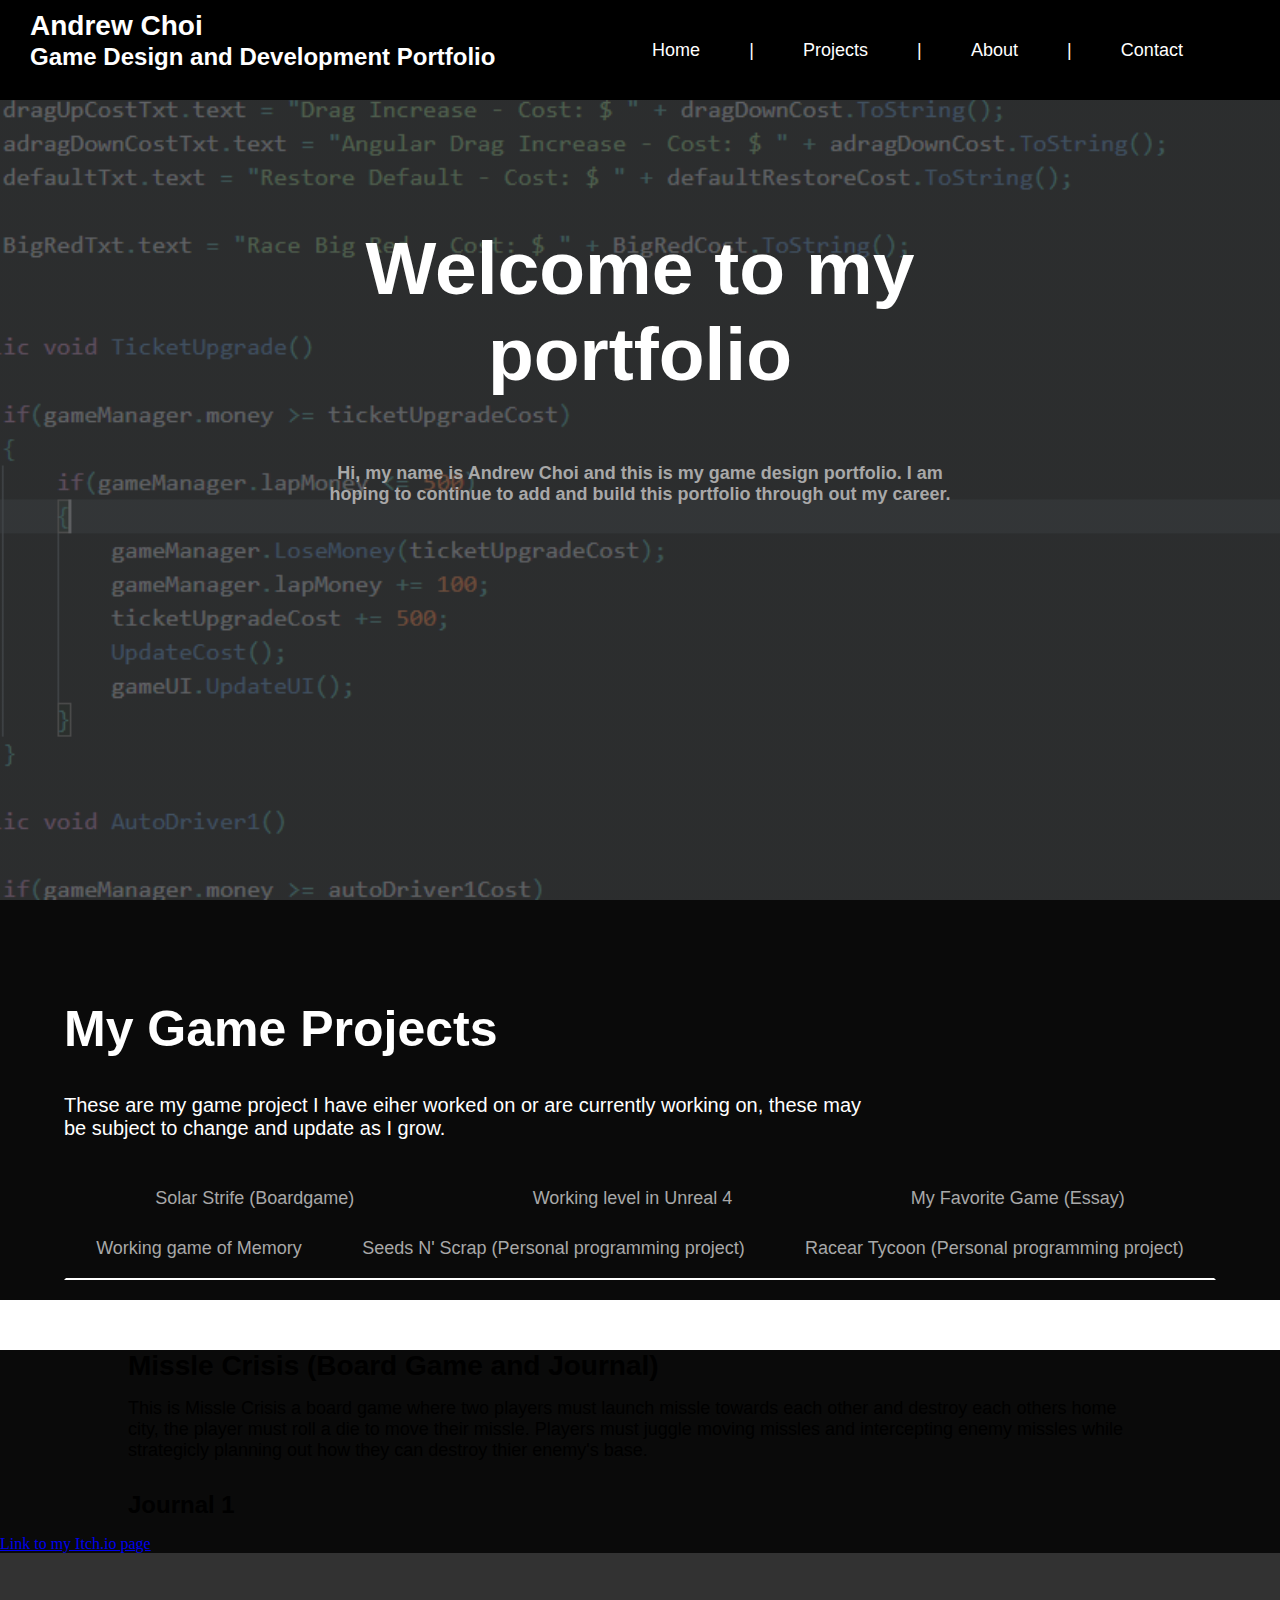
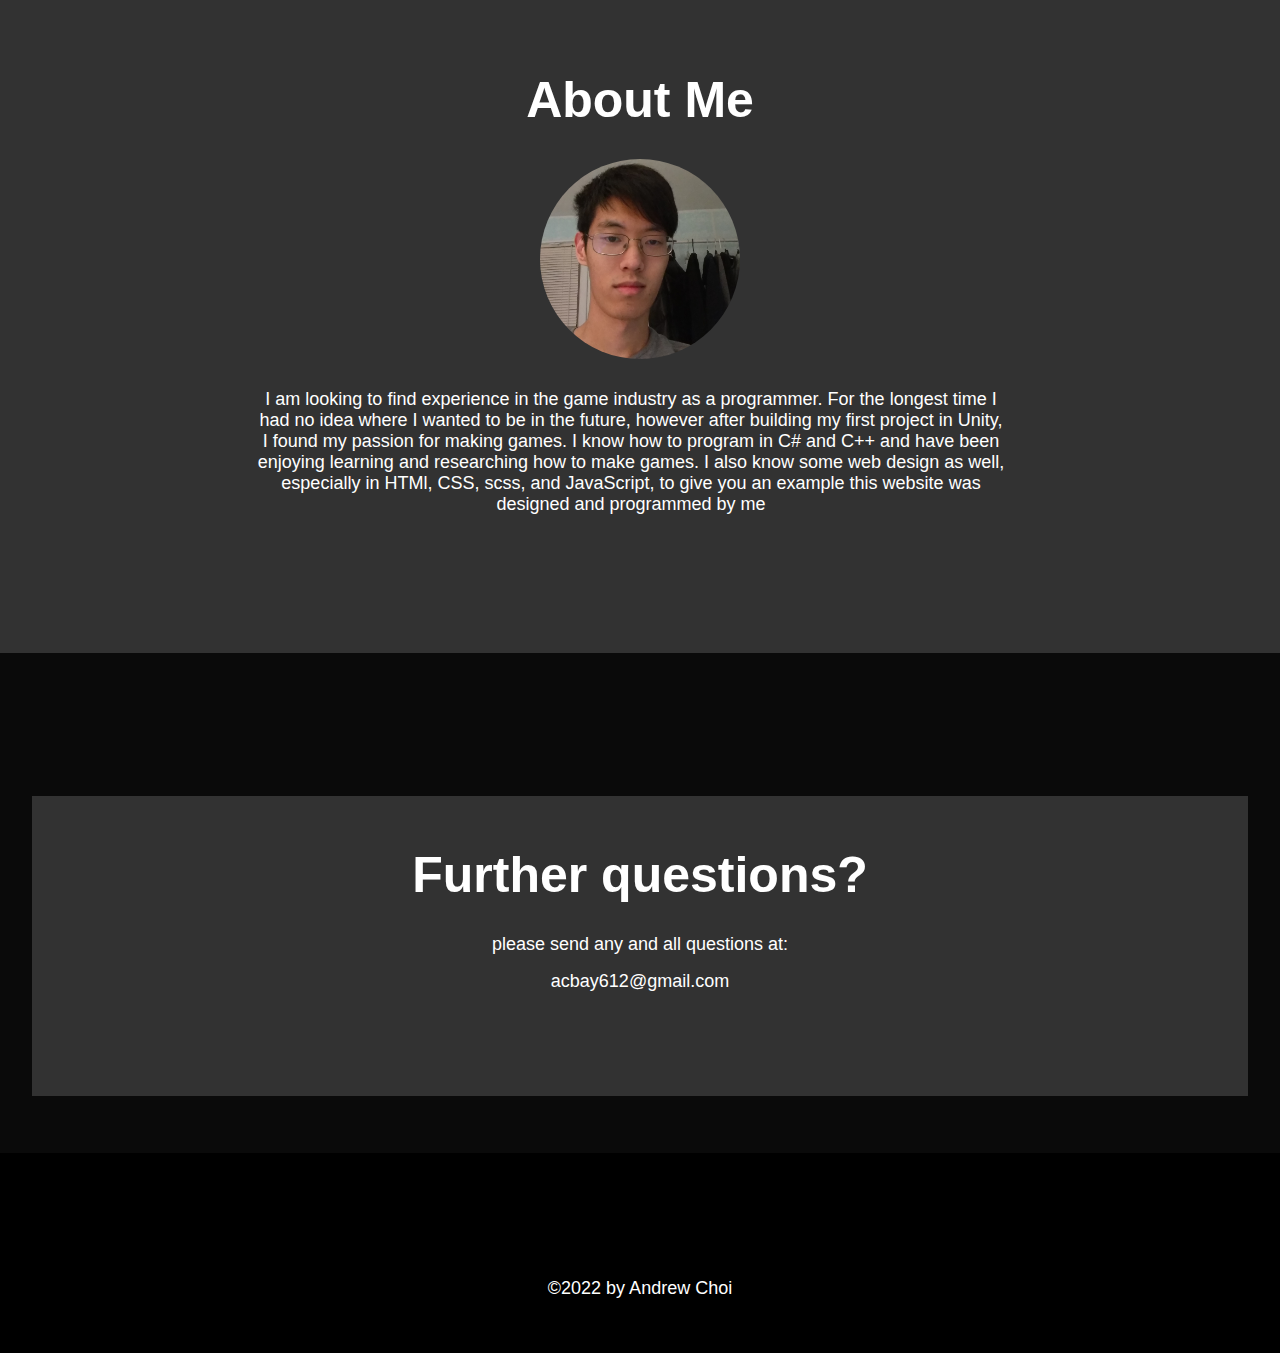
==== index.html @ bdb4eccf "Big Overall Change to portfolio" ====
<!DOCTYPE html>
<html lang="en">
  <head>
    <meta charset="UTF-8" />
    <meta http-equiv="X-UA-Compatible" content="IE=edge" />
    <meta name="viewport" content="width=device-width, initial-scale=1.0" />
    <title>AndrewChoi</title>
    <link rel="Stylesheet" href="css/styles.css" />
  </head>
  <body>
    <section class="header">
      <div class="headerTitle">
        <h3>Andrew Choi</h3>
        <h4>Game Design and Development Portfolio</h4>  
      </div>
      <div class="headerNav">
        <nav>
          <a href="#homeSection">Home</a>
          <p>|</p>
          <a href="#projectsSection">Projects</a>
          <p>|</p>
          <a href="#aboutSection">About</a>
          <p>|</p>
          <a href="#contactSection">Contact</a>
        </nav>
      </div>
    </section>

    <section id="homeSection">
      <div class="home">
          <h1>Welcome to my portfolio</h1>
          <h2>Hi, my name is Andrew Choi and this is my game design portfolio. I am hoping to continue to add and build this portfolio through out my career.</h2>
      </div>
    </section>

    <section id="projectsSection">
      <div class="projectsTitles">
        <h2>My Game Projects</h2>
        <p>These are my game project I have eiher worked on or are currently working on, these may be subject to change and update as I grow.</p>
        <div class="projectNav">
          <div class="row">
            <a id="aProject" href="#">Solar Strife (Boardgame)</a>
            <a id="bProject" href="#">Working level in Unreal 4</a>
            <a id="cProjecy" href="#">My Favorite Game (Essay)</a>
          </div>
          <div class="row">
            <a id="eProject" href="#">Working game of Memory</a>
            <a id="fproject" href="#">Seeds N' Scrap (Personal programming project)</a>
            <a id="hProject" href="#">Racear Tycoon (Personal programming project)</a>
        </div>
      </div>
    </section>
    <div class="projects">
      <div id="app"></div>
      <a name="dProject" href="#">Link to my Itch.io page</a>
    </div>

    <section id="aboutSection"><br>
      <div class="about">
        <h2>About Me</h2>
        <div class="aboutImg"></div>
        <p>I am looking to find experience in the game industry as a programmer. For the longest time I had no idea where I wanted to be in the future, however after building my first project in Unity, I found my passion for making games. I know how to program in C# and C++ and have been enjoying learning and researching how to make games. I also know some web design as well, especially in HTMl, CSS, scss, and JavaScript, to give you an example this website was designed and programmed by me</p>
      </div>
    </section>

    <section id="contactSection"><br>
      <div class="contact">
      <h2>Further questions?</h2>
        <p>please send any and all questions at: </p>
        <p>acbay612@gmail.com</p>
      </div>
    </section>

    <section class="footer">
      <p>©2022 by Andrew Choi</p>
    </section>
    <script src="lib/jquery-3.6.0.min.js"></script>
    <script type="module" src="app/model.js"></script>
    <script type="module" src="app/app.js"></script>
  </body>
</html>
---- css/styles.css ----
* {
  margin: 0;
  padding: 0;
  box-sizing: border-box;
}

html,
body {
  height: 100%;
  background-color: white;
}

h1,
h2,
h3,
h4,
h5,
h6,
p {
  margin-bottom: 16px;
}

.stress {
  font-weight: bold;
}

.header {
  width: 100%;
  height: 100px;
  background-color: RGB(0, 0, 0);
  display: flex;
  justify-content: space-between;
  position: fixed;
  top: 0;
}
.header .headerTitle {
  padding-top: 10px;
  margin-left: 30px;
}
.header .headerTitle h3 {
  font-size: 28px;
  font-family: Tahoma, Geneva, Verdana, sans-serif;
  color: RGB(255, 255, 255);
}
.header .headerTitle h4 {
  font-size: 24px;
  font-family: Tahoma, Geneva, Verdana, sans-serif;
  color: RGB(255, 255, 255);
  margin-top: -15px;
}
.header .headerNav {
  width: 725px;
  height: 50px;
  padding-top: 40px;
}
.header .headerNav nav {
  width: 80%;
  display: flex;
  justify-content: space-around;
  margin: 0 auto;
}
.header .headerNav nav a {
  font-size: 18px;
  font-family: Arial, Helvetica, sans-serif;
  text-decoration: none;
  color: RGB(255, 255, 255);
}
.header .headerNav nav a:hover {
  color: RGB(168, 168, 168);
}
.header .headerNav nav p {
  font-size: 18px;
  font-family: Arial, Helvetica, sans-serif;
  color: RGB(255, 255, 255);
}

#homeSection {
  height: 100%;
  width: 100%;
  background-position: center;
  background-size: cover;
  background-repeat: no-repeat;
  background-image: linear-gradient(to bottom, RGB(50, 50, 50, 0.7), RGB(50, 50, 50, 0.7)), url(../assets/Hero.png);
}
#homeSection .home {
  padding-top: 225px;
  text-align: center;
  width: 50%;
  margin: 0 auto;
}
#homeSection .home h1 {
  font-size: 75px;
  font-family: Tahoma, Geneva, Verdana, sans-serif;
  color: RGB(255, 255, 255);
}
#homeSection .home h2 {
  font-size: 18px;
  font-family: Arial, Helvetica, sans-serif;
  color: RGB(168, 168, 168);
  padding-top: 50px;
}

#projectsSection {
  height: 400px;
  width: 100%;
  background-color: RGB(10, 10, 10);
}
#projectsSection .projectsTitles {
  width: 90%;
  margin: 0 auto;
  padding-top: 100px;
}
#projectsSection .projectsTitles h2 {
  font-size: 50px;
  font-family: Tahoma, Geneva, Verdana, sans-serif;
  color: RGB(255, 255, 255);
}
#projectsSection .projectsTitles p {
  width: 800px;
  font-size: 20px;
  font-family: Arial, Helvetica, sans-serif;
  color: RGB(255, 255, 255);
  padding-top: 20px;
}
#projectsSection .projectsTitles .projectNav {
  width: 100%;
  padding-top: 20px;
  border: 2px;
  border-style: solid;
  border-color: transparent transparent RGB(255, 255, 255) transparent;
}
#projectsSection .projectsTitles .projectNav .row {
  height: 50px;
  display: flex;
  justify-content: space-around;
  padding-top: 10px;
}
#projectsSection .projectsTitles .projectNav .row a {
  font-size: 18px;
  font-family: Arial, Helvetica, sans-serif;
  text-decoration: none;
  color: RGB(168, 168, 168);
}
#projectsSection .projectsTitles .projectNav .row a:hover {
  color: RGB(50, 50, 50);
}

.projects {
  width: 100%;
  height: auto;
  background-color: RGB(10, 10, 10);
}

#app {
  width: 80%;
  margin: 0 auto;
}
#app .project {
  margin-top: 20px;
}
#app .project h3 {
  font-size: 28px;
  font-family: Tahoma, Geneva, Verdana, sans-serif;
  color: RGB(0, 0, 0);
  margin-top: 50px;
}
#app .project h4 {
  font-size: 24px;
  font-family: Arial, Helvetica, sans-serif;
  color: RGB(0, 0, 0);
  margin-top: 30px;
}
#app .project p {
  font-size: 18px;
  font-family: Arial, Helvetica, sans-serif;
  margin-bottom: 10px;
}
#app .project .projectProof {
  width: 550px;
  margin: 0 auto;
  margin-top: 30px;
}
#app .project .projectProof p {
  font-size: 18px;
  font-family: Arial, Helvetica, sans-serif;
  color: RGB(168, 168, 168);
  margin-top: 10px;
  margin-bottom: 30px;
}
#app .project .projectProof .designIdeasImg1 {
  height: 500px;
  margin: 0 auto;
  background-position: center;
  background-size: cover;
  background-repeat: no-repeat;
  background-image: url(../assets/10DesignIdeaImg01.jpg);
}
#app .project .projectProof .designIdeasImg2 {
  height: 500px;
  margin: 0 auto;
  background-position: center;
  background-size: cover;
  background-repeat: no-repeat;
  background-image: url(../assets/10DesignIdeaImg02.jpg);
}
#app .project .projectProof .designIdeasImg3 {
  height: 500px;
  margin: 0 auto;
  background-position: center;
  background-size: cover;
  background-repeat: no-repeat;
  background-image: url(../assets/10DesignIdeaImg03.jpg);
}
#app .project .projectProof .designIdeasImg4 {
  height: 500px;
  margin: 0 auto;
  background-position: center;
  background-size: cover;
  background-repeat: no-repeat;
  background-image: url(../assets/10DesignIdeaImg04.jpg);
}
#app .project .projectProof .designIdeasImg5 {
  height: 500px;
  margin: 0 auto;
  background-position: center;
  background-size: cover;
  background-repeat: no-repeat;
  background-image: url(../assets/10DesignIdeaImg05.jpg);
}
#app .project .projectProof .designIdeasImg6 {
  height: 500px;
  margin: 0 auto;
  background-position: center;
  background-size: cover;
  background-repeat: no-repeat;
  background-image: url(../assets/10DesignIdeaImg06.jpg);
}
#app .project .projectProof .designIdeasImg7 {
  height: 500px;
  margin: 0 auto;
  background-position: center;
  background-size: cover;
  background-repeat: no-repeat;
  background-image: url(../assets/10DesignIdeaImg07.jpg);
}
#app .project .projectProof .designIdeasImg8 {
  height: 500px;
  margin: 0 auto;
  background-position: center;
  background-size: cover;
  background-repeat: no-repeat;
  background-image: url(../assets/10DesignIdeaImg08.jpg);
}
#app .project .projectProof .designIdeasImg9 {
  height: 500px;
  margin: 0 auto;
  background-position: center;
  background-size: cover;
  background-repeat: no-repeat;
  background-image: url(../assets/10DesignIdeaImg09.jpg);
}
#app .project .projectProof .designIdeasImg10 {
  height: 500px;
  margin: 0 auto;
  background-position: center;
  background-size: cover;
  background-repeat: no-repeat;
  background-image: url(../assets/10DesignIdeaImg10.jpg);
}
#app .project .projectProof .designIdeasProtoGif1 {
  height: 275px;
  margin: 0 auto;
  background-position: center;
  background-size: cover;
  background-repeat: no-repeat;
  background-image: url(../assets/10DesignIdeaGameProtoGif1.gif);
}
#app .project .projectProof .designIdeasProtoGif2 {
  height: 275px;
  margin: 0 auto;
  background-position: center;
  background-size: cover;
  background-repeat: no-repeat;
  background-image: url(../assets/10DesignIdeaGameProtoGif2.gif);
}
#app .project .projectProof .designIdeasProtoGif3 {
  height: 275px;
  margin: 0 auto;
  background-position: center;
  background-size: cover;
  background-repeat: no-repeat;
  background-image: url(../assets/10DesignIdeaGameProtoGif3.gif);
}
#app .project .projectProof .memoryGif1 {
  height: 275px;
  margin: 0 auto;
  background-position: center;
  background-size: cover;
  background-repeat: no-repeat;
  background-image: url(../assets/eMemory1.gif);
}
#app .project .projectProof .memoryGif2 {
  height: 275px;
  margin: 0 auto;
  background-position: center;
  background-size: cover;
  background-repeat: no-repeat;
  background-image: url(../assets/eMemory2.gif);
}
#app .project .projectProof .memoryGif3 {
  height: 275px;
  margin: 0 auto;
  background-position: center;
  background-size: cover;
  background-repeat: no-repeat;
  background-image: url(../assets/eMemory3.gif);
}

#aboutSection {
  width: 100%;
  height: 700px;
  background-color: RGB(50, 50, 50);
}
#aboutSection .about {
  width: 60%;
  margin: 0 auto;
  padding-top: 100px;
  text-align: center;
}
#aboutSection .about h2 {
  font-size: 50px;
  font-family: Tahoma, Geneva, Verdana, sans-serif;
  color: RGB(255, 255, 255);
  margin-bottom: 30px;
}
#aboutSection .about .aboutImg {
  width: 200px;
  height: 200px;
  margin: 0 auto;
  background-position: center;
  background-size: cover;
  background-repeat: no-repeat;
  background-image: url(../assets/AboutImg.jpg);
  overflow: hidden;
  border-radius: 200px;
  margin-bottom: 30px;
}
#aboutSection .about p {
  width: 750px;
  font-size: 18px;
  font-family: Arial, Helvetica, sans-serif;
  color: RGB(255, 255, 255);
}

#contactSection {
  width: 100%;
  height: 500px;
  background-color: RGB(10, 10, 10);
}
#contactSection .contact {
  width: 95%;
  height: 300px;
  margin: 0 auto;
  margin-top: 125px;
  background-color: RGB(50, 50, 50);
  text-align: center;
}
#contactSection .contact h2 {
  font-size: 50px;
  font-family: Tahoma, Geneva, Verdana, sans-serif;
  color: RGB(255, 255, 255);
  padding-top: 50px;
  margin-bottom: 30px;
}
#contactSection .contact p {
  font-size: 18px;
  font-family: Arial, Helvetica, sans-serif;
  color: RGB(255, 255, 255);
}

.footer {
  width: 100%;
  height: 200px;
  background-color: RGB(0, 0, 0);
  text-align: center;
}
.footer p {
  font-size: 18px;
  font-family: Arial, Helvetica, sans-serif;
  color: RGB(255, 255, 255);
  padding-top: 125px;
}
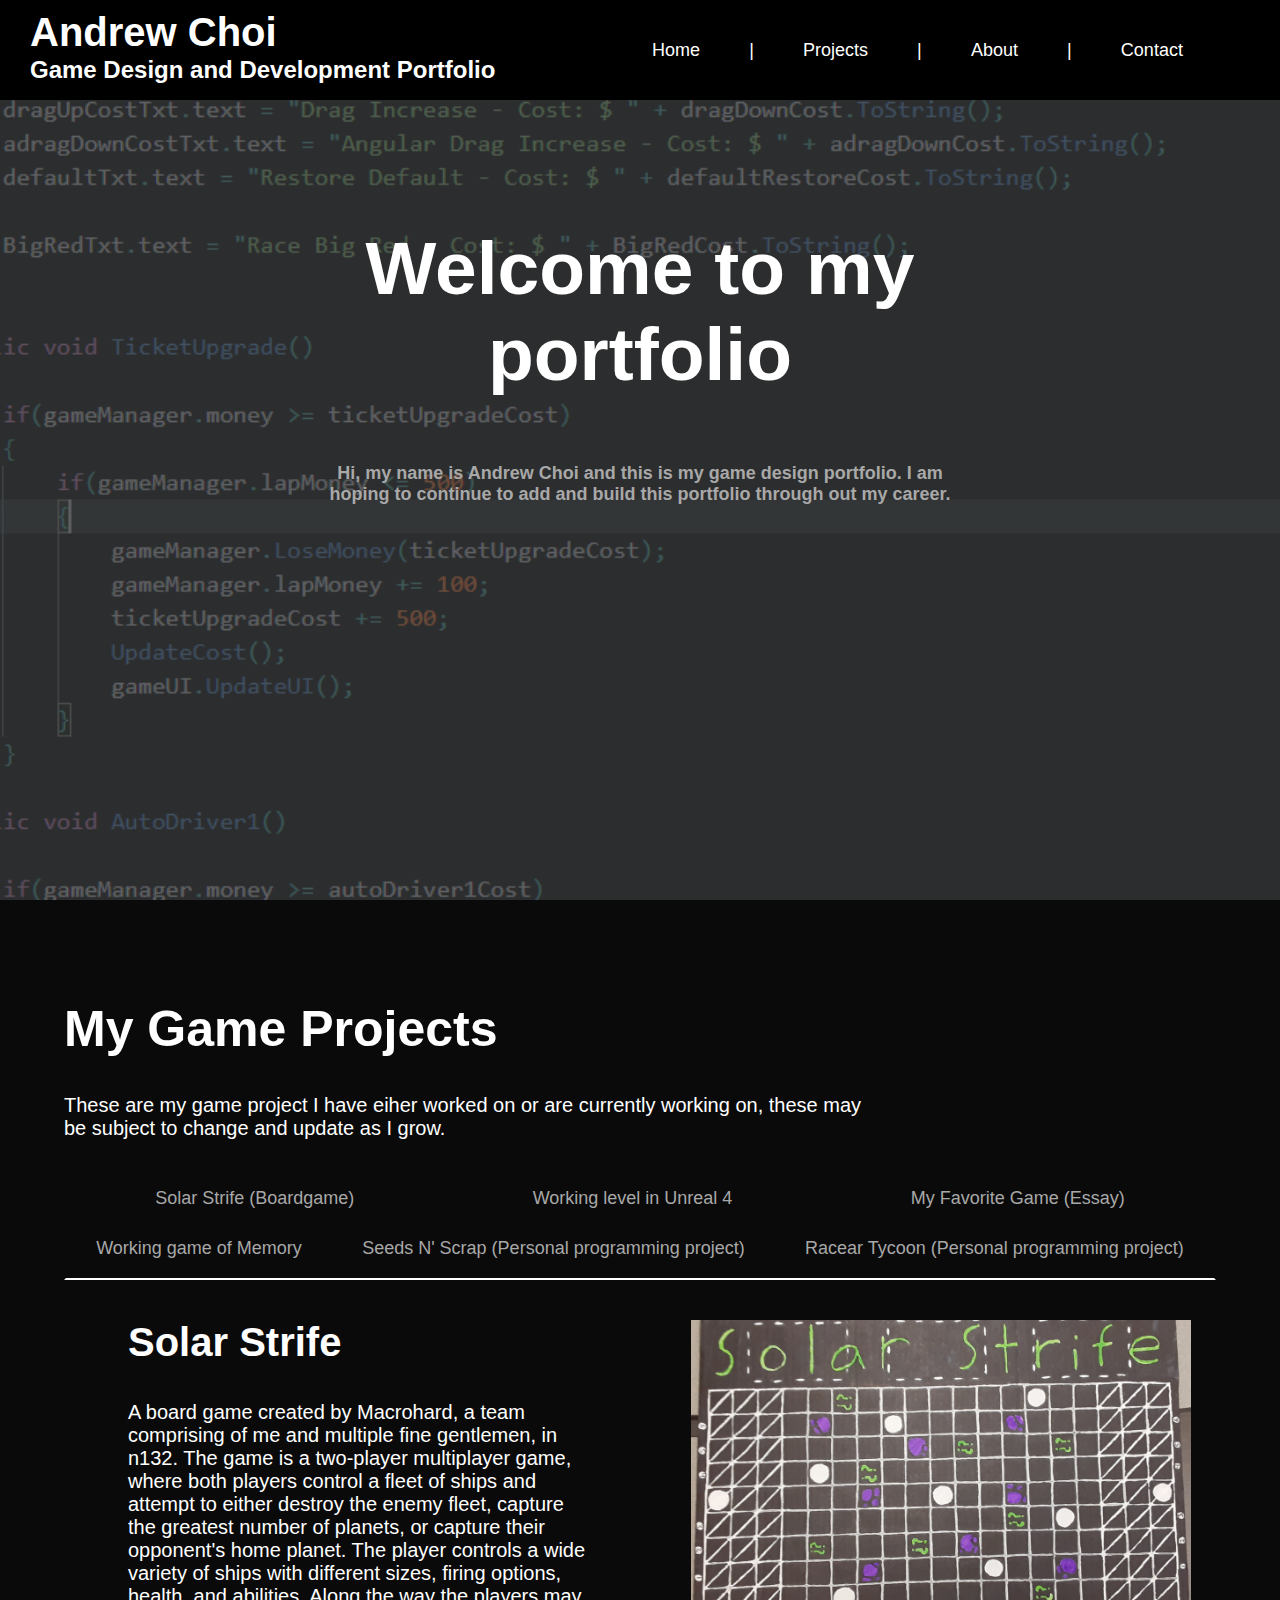
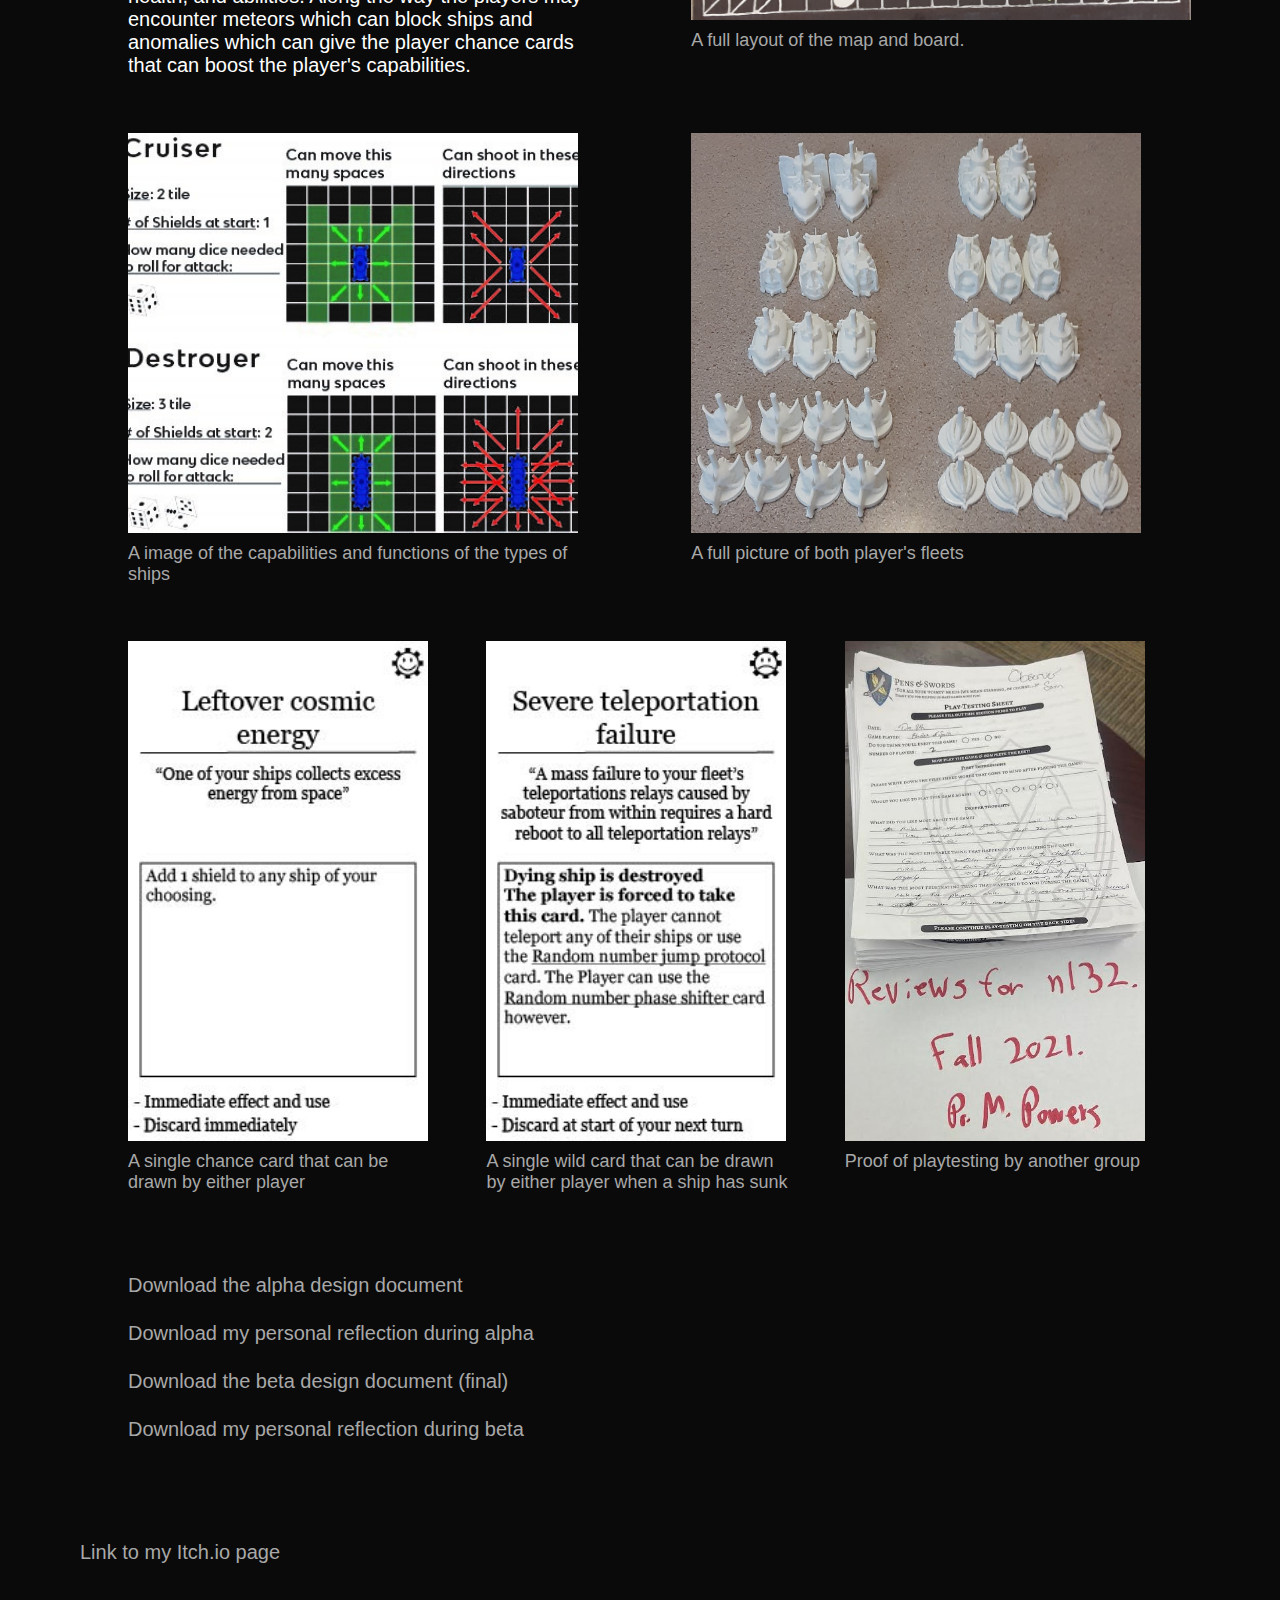
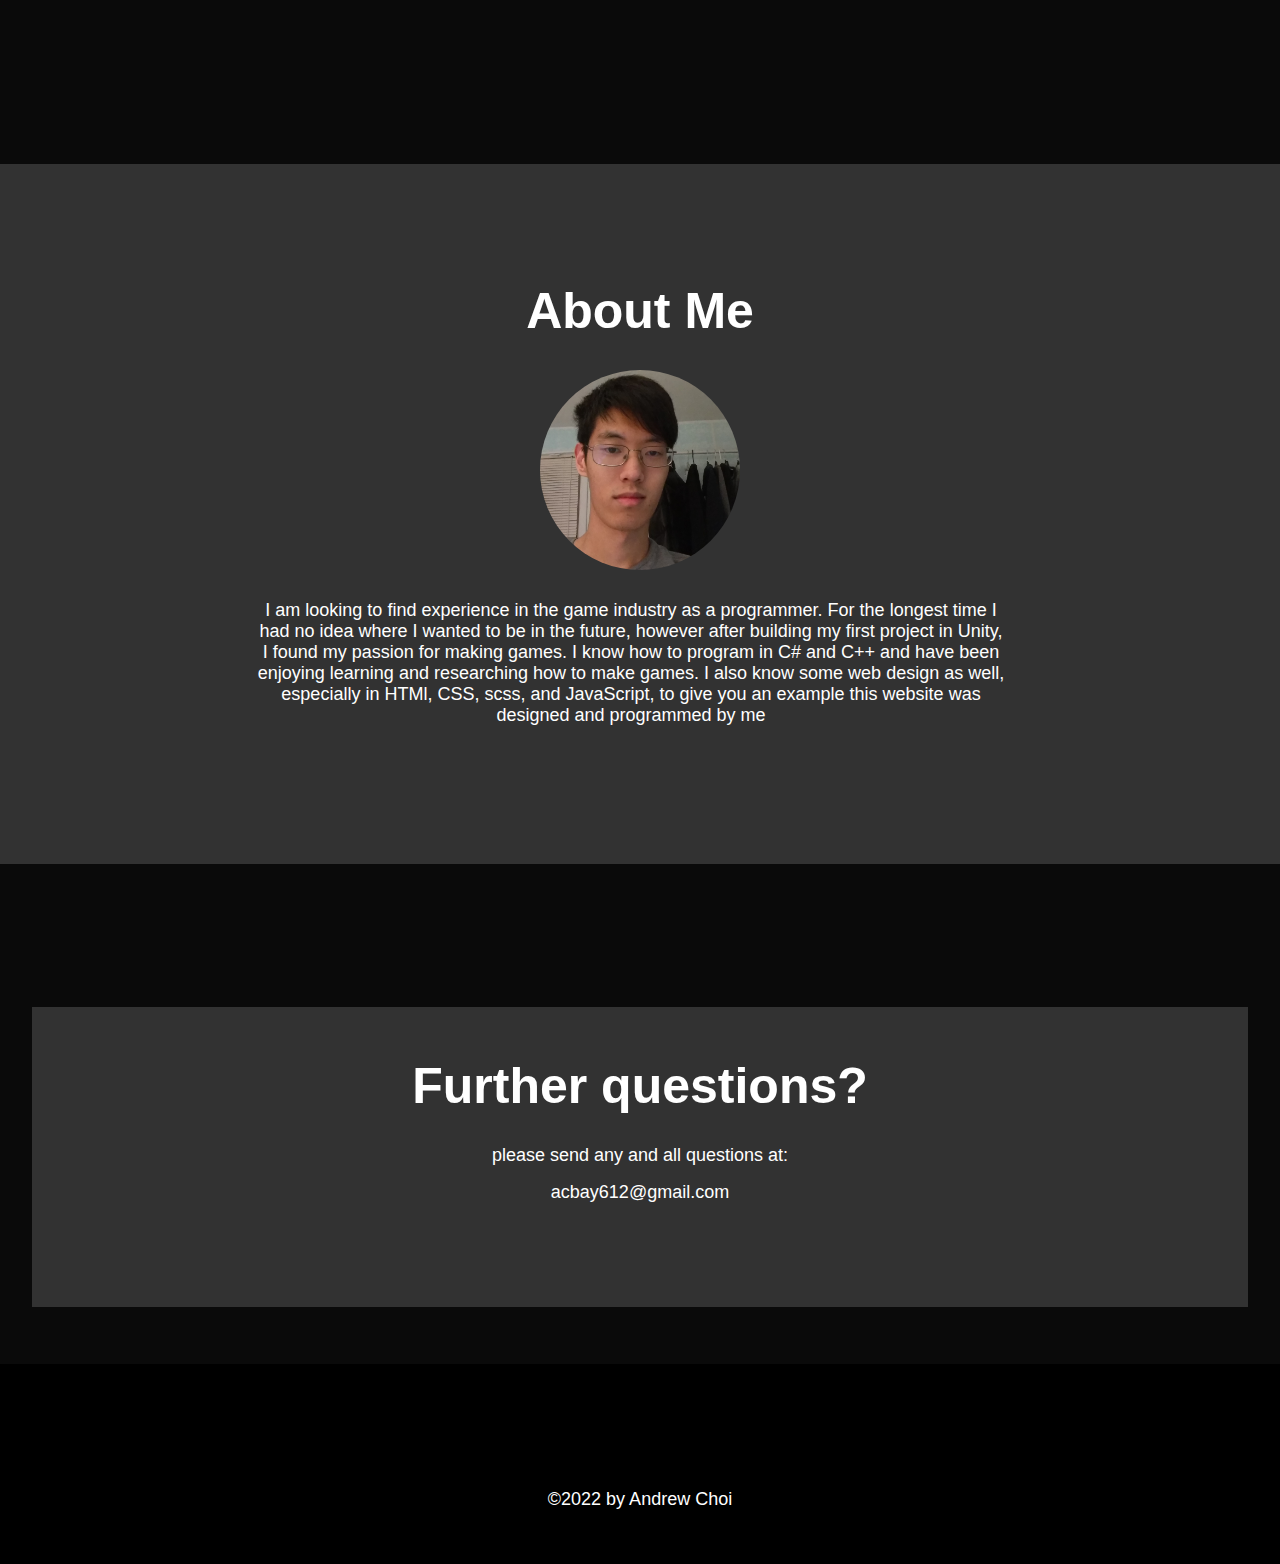
==== commit 77db2e2b: "Update 2/3" ====
--- a/index.html
+++ b/index.html
@@ -39,20 +39,20 @@
         <p>These are my game project I have eiher worked on or are currently working on, these may be subject to change and update as I grow.</p>
         <div class="projectNav">
           <div class="row">
-            <a id="aProject" href="#">Solar Strife (Boardgame)</a>
-            <a id="bProject" href="#">Working level in Unreal 4</a>
-            <a id="cProjecy" href="#">My Favorite Game (Essay)</a>
+            <a id="a" href="#">Solar Strife (Boardgame)</a>
+            <a id="b" href="#">Working level in Unreal 4</a>
+            <a id="c" href="#">My Favorite Game (Essay)</a>
           </div>
           <div class="row">
-            <a id="eProject" href="#">Working game of Memory</a>
-            <a id="fproject" href="#">Seeds N' Scrap (Personal programming project)</a>
-            <a id="hProject" href="#">Racear Tycoon (Personal programming project)</a>
+            <a id="e" href="#">Working game of Memory</a>
+            <a id="f" href="#">Seeds N' Scrap (Personal programming project)</a>
+            <a id="h" href="#">Racear Tycoon (Personal programming project)</a>
         </div>
       </div>
     </section>
     <div class="projects">
       <div id="app"></div>
-      <a name="dProject" href="#">Link to my Itch.io page</a>
+      <a name="d" href="#">Link to my Itch.io page</a>
     </div>
 
     <section id="aboutSection"><br>
--- a/css/styles.css
+++ b/css/styles.css
@@ -38,7 +38,7 @@
   margin-left: 30px;
 }
 .header .headerTitle h3 {
-  font-size: 28px;
+  font-size: 40px;
   font-family: Tahoma, Geneva, Verdana, sans-serif;
   color: RGB(255, 255, 255);
 }
@@ -149,171 +149,273 @@
   width: 100%;
   height: auto;
   background-color: RGB(10, 10, 10);
-}
-
-#app {
+  padding-bottom: 200px;
+}
+.projects a {
+  font-size: 20px;
+  font-family: Arial, Helvetica, sans-serif;
+  text-decoration: none;
+  color: RGB(168, 168, 168);
+  margin-left: 80px;
+}
+.projects a:hover {
+  color: RGB(50, 50, 50);
+}
+.projects #app {
   width: 80%;
-  margin: 0 auto;
-}
-#app .project {
-  margin-top: 20px;
-}
-#app .project h3 {
-  font-size: 28px;
-  font-family: Tahoma, Geneva, Verdana, sans-serif;
-  color: RGB(0, 0, 0);
-  margin-top: 50px;
-}
-#app .project h4 {
-  font-size: 24px;
-  font-family: Arial, Helvetica, sans-serif;
-  color: RGB(0, 0, 0);
-  margin-top: 30px;
-}
-#app .project p {
-  font-size: 18px;
-  font-family: Arial, Helvetica, sans-serif;
-  margin-bottom: 10px;
-}
-#app .project .projectProof {
-  width: 550px;
-  margin: 0 auto;
-  margin-top: 30px;
-}
-#app .project .projectProof p {
-  font-size: 18px;
-  font-family: Arial, Helvetica, sans-serif;
-  color: RGB(168, 168, 168);
-  margin-top: 10px;
-  margin-bottom: 30px;
-}
-#app .project .projectProof .designIdeasImg1 {
-  height: 500px;
-  margin: 0 auto;
-  background-position: center;
-  background-size: cover;
-  background-repeat: no-repeat;
-  background-image: url(../assets/10DesignIdeaImg01.jpg);
-}
-#app .project .projectProof .designIdeasImg2 {
-  height: 500px;
-  margin: 0 auto;
-  background-position: center;
-  background-size: cover;
-  background-repeat: no-repeat;
-  background-image: url(../assets/10DesignIdeaImg02.jpg);
-}
-#app .project .projectProof .designIdeasImg3 {
-  height: 500px;
-  margin: 0 auto;
-  background-position: center;
-  background-size: cover;
-  background-repeat: no-repeat;
-  background-image: url(../assets/10DesignIdeaImg03.jpg);
-}
-#app .project .projectProof .designIdeasImg4 {
-  height: 500px;
-  margin: 0 auto;
-  background-position: center;
-  background-size: cover;
-  background-repeat: no-repeat;
-  background-image: url(../assets/10DesignIdeaImg04.jpg);
-}
-#app .project .projectProof .designIdeasImg5 {
-  height: 500px;
-  margin: 0 auto;
-  background-position: center;
-  background-size: cover;
-  background-repeat: no-repeat;
-  background-image: url(../assets/10DesignIdeaImg05.jpg);
-}
-#app .project .projectProof .designIdeasImg6 {
-  height: 500px;
-  margin: 0 auto;
-  background-position: center;
-  background-size: cover;
-  background-repeat: no-repeat;
-  background-image: url(../assets/10DesignIdeaImg06.jpg);
-}
-#app .project .projectProof .designIdeasImg7 {
-  height: 500px;
-  margin: 0 auto;
-  background-position: center;
-  background-size: cover;
-  background-repeat: no-repeat;
-  background-image: url(../assets/10DesignIdeaImg07.jpg);
-}
-#app .project .projectProof .designIdeasImg8 {
-  height: 500px;
-  margin: 0 auto;
-  background-position: center;
-  background-size: cover;
-  background-repeat: no-repeat;
-  background-image: url(../assets/10DesignIdeaImg08.jpg);
-}
-#app .project .projectProof .designIdeasImg9 {
-  height: 500px;
-  margin: 0 auto;
-  background-position: center;
-  background-size: cover;
-  background-repeat: no-repeat;
-  background-image: url(../assets/10DesignIdeaImg09.jpg);
-}
-#app .project .projectProof .designIdeasImg10 {
-  height: 500px;
-  margin: 0 auto;
-  background-position: center;
-  background-size: cover;
-  background-repeat: no-repeat;
-  background-image: url(../assets/10DesignIdeaImg10.jpg);
-}
-#app .project .projectProof .designIdeasProtoGif1 {
-  height: 275px;
-  margin: 0 auto;
-  background-position: center;
-  background-size: cover;
-  background-repeat: no-repeat;
-  background-image: url(../assets/10DesignIdeaGameProtoGif1.gif);
-}
-#app .project .projectProof .designIdeasProtoGif2 {
-  height: 275px;
-  margin: 0 auto;
-  background-position: center;
-  background-size: cover;
-  background-repeat: no-repeat;
-  background-image: url(../assets/10DesignIdeaGameProtoGif2.gif);
-}
-#app .project .projectProof .designIdeasProtoGif3 {
-  height: 275px;
-  margin: 0 auto;
-  background-position: center;
-  background-size: cover;
-  background-repeat: no-repeat;
-  background-image: url(../assets/10DesignIdeaGameProtoGif3.gif);
-}
-#app .project .projectProof .memoryGif1 {
-  height: 275px;
-  margin: 0 auto;
-  background-position: center;
-  background-size: cover;
+  height: auto;
+  margin: 0 auto;
+}
+.projects #app .projectsTemplate {
+  display: flex;
+  flex-direction: column;
+  padding-top: 20px;
+  margin-bottom: 100px;
+}
+.projects #app .projectsTemplate a {
+  font-size: 20px;
+  font-family: Arial, Helvetica, sans-serif;
+  text-decoration: none;
+  color: RGB(168, 168, 168);
+  margin-left: 0;
+  padding-top: 25px;
+}
+.projects #app .projectsTemplate a:hover {
+  color: RGB(50, 50, 50);
+}
+.projects #app .projectsTemplate .projectsRow {
+  display: flex;
+  margin-bottom: 40px;
+  justify-content: space-between;
+}
+.projects #app .projectsTemplate .projectsRow .projectsWords {
+  width: 45%;
+  color: RGB(255, 255, 255);
+}
+.projects #app .projectsTemplate .projectsRow .projectsWords h3 {
+  font-size: 40px;
+  font-family: Tahoma, Geneva, Verdana, sans-serif;
+}
+.projects #app .projectsTemplate .projectsRow .projectsWords p {
+  font-size: 20px;
+  font-family: Arial, Helvetica, sans-serif;
+  padding-top: 20px;
+}
+.projects #app .projectsTemplate .projectsRow .projectsMedia {
+  width: 45%;
+}
+.projects #app .projectsTemplate .projectsRow .projectsMedia p {
+  font-size: 18px;
+  font-family: Arial, Helvetica, sans-serif;
+  padding-top: 10px;
+  color: RGB(168, 168, 168);
+}
+.projects #app .projectsTemplate .projectsRow .projectsMediaSmall {
+  width: 30%;
+}
+.projects #app .projectsTemplate .projectsRow .projectsMediaSmall p {
+  font-size: 18px;
+  font-family: Arial, Helvetica, sans-serif;
+  padding-top: 10px;
+  color: RGB(168, 168, 168);
+}
+
+.aMedia1 {
+  height: 300px;
+  width: 500px;
+  background-size: cover;
+  background-position: center;
+  background-repeat: no-repeat;
+  background-image: url(../assets/aImg1.jpg);
+}
+
+.aMedia2 {
+  height: 400px;
+  width: 450px;
+  background-size: cover;
+  background-position: center;
+  background-repeat: no-repeat;
+  background-image: url(../assets/AImg2.jpg);
+}
+
+.aMedia3 {
+  height: 400px;
+  width: 450px;
+  background-size: cover;
+  background-position: center;
+  background-repeat: no-repeat;
+  background-image: url(../assets/aImg3.jpg);
+}
+
+.aMedia4 {
+  height: 500px;
+  width: 300px;
+  background-size: cover;
+  background-position: center;
+  background-repeat: no-repeat;
+  background-image: url(../assets/aImg4.jpg);
+}
+
+.aMedia5 {
+  height: 500px;
+  width: 300px;
+  background-size: cover;
+  background-position: center;
+  background-repeat: no-repeat;
+  background-image: url(../assets/aImg5.jpg);
+}
+
+.aMedia6 {
+  height: 500px;
+  width: 300px;
+  background-size: cover;
+  background-position: center;
+  background-repeat: no-repeat;
+  background-image: url(../assets/aImg6.jpg);
+}
+
+.bMedia1 {
+  height: 500px;
+  width: 500px;
+  background-size: cover;
+  background-position: center;
+  background-repeat: no-repeat;
+  background-image: url();
+}
+
+.bMedia2 {
+  height: 500px;
+  width: 500px;
+  background-size: cover;
+  background-position: center;
+  background-repeat: no-repeat;
+  background-image: url();
+}
+
+.bMedia3 {
+  height: 500px;
+  width: 500px;
+  background-size: cover;
+  background-position: center;
+  background-repeat: no-repeat;
+  background-image: url();
+}
+
+.bMedia4 {
+  height: 500px;
+  width: 500px;
+  background-size: cover;
+  background-position: center;
+  background-repeat: no-repeat;
+  background-image: url();
+}
+
+.bMedia5 {
+  height: 500px;
+  width: 500px;
+  background-size: cover;
+  background-position: center;
+  background-repeat: no-repeat;
+  background-image: url();
+}
+
+.eMedia1 {
+  height: 300px;
+  width: 500px;
+  background-size: cover;
+  background-position: center;
   background-repeat: no-repeat;
   background-image: url(../assets/eMemory1.gif);
 }
-#app .project .projectProof .memoryGif2 {
-  height: 275px;
-  margin: 0 auto;
-  background-position: center;
-  background-size: cover;
+
+.eMedia2 {
+  height: 300px;
+  width: 500px;
+  background-size: cover;
+  background-position: center;
   background-repeat: no-repeat;
   background-image: url(../assets/eMemory2.gif);
 }
-#app .project .projectProof .memoryGif3 {
-  height: 275px;
-  margin: 0 auto;
-  background-position: center;
-  background-size: cover;
+
+.eMedia3 {
+  height: 300px;
+  width: 500px;
+  background-size: cover;
+  background-position: center;
   background-repeat: no-repeat;
   background-image: url(../assets/eMemory3.gif);
+}
+
+.fMedia1 {
+  height: 500px;
+  width: 500px;
+  background-size: cover;
+  background-position: center;
+  background-repeat: no-repeat;
+  background-image: url();
+}
+
+.fMedia2 {
+  height: 500px;
+  width: 500px;
+  background-size: cover;
+  background-position: center;
+  background-repeat: no-repeat;
+  background-image: url();
+}
+
+.fMedia3 {
+  height: 500px;
+  width: 500px;
+  background-size: cover;
+  background-position: center;
+  background-repeat: no-repeat;
+  background-image: url();
+}
+
+.fMedia4 {
+  height: 500px;
+  width: 500px;
+  background-size: cover;
+  background-position: center;
+  background-repeat: no-repeat;
+  background-image: url();
+}
+
+.fMedia5 {
+  height: 500px;
+  width: 500px;
+  background-size: cover;
+  background-position: center;
+  background-repeat: no-repeat;
+  background-image: url();
+}
+
+.hMedia1 {
+  height: 300px;
+  width: 500px;
+  background-size: cover;
+  background-position: center;
+  background-repeat: no-repeat;
+  background-image: url(../assets/hProto1.gif);
+}
+
+.hMedia2 {
+  height: 300px;
+  width: 500px;
+  background-size: cover;
+  background-position: center;
+  background-repeat: no-repeat;
+  background-image: url(../assets/hProto2.gif);
+}
+
+.hMedia3 {
+  height: 300px;
+  width: 500px;
+  background-size: cover;
+  background-position: center;
+  background-repeat: no-repeat;
+  background-image: url(../assets/hProto3.gif);
 }
 
 #aboutSection {
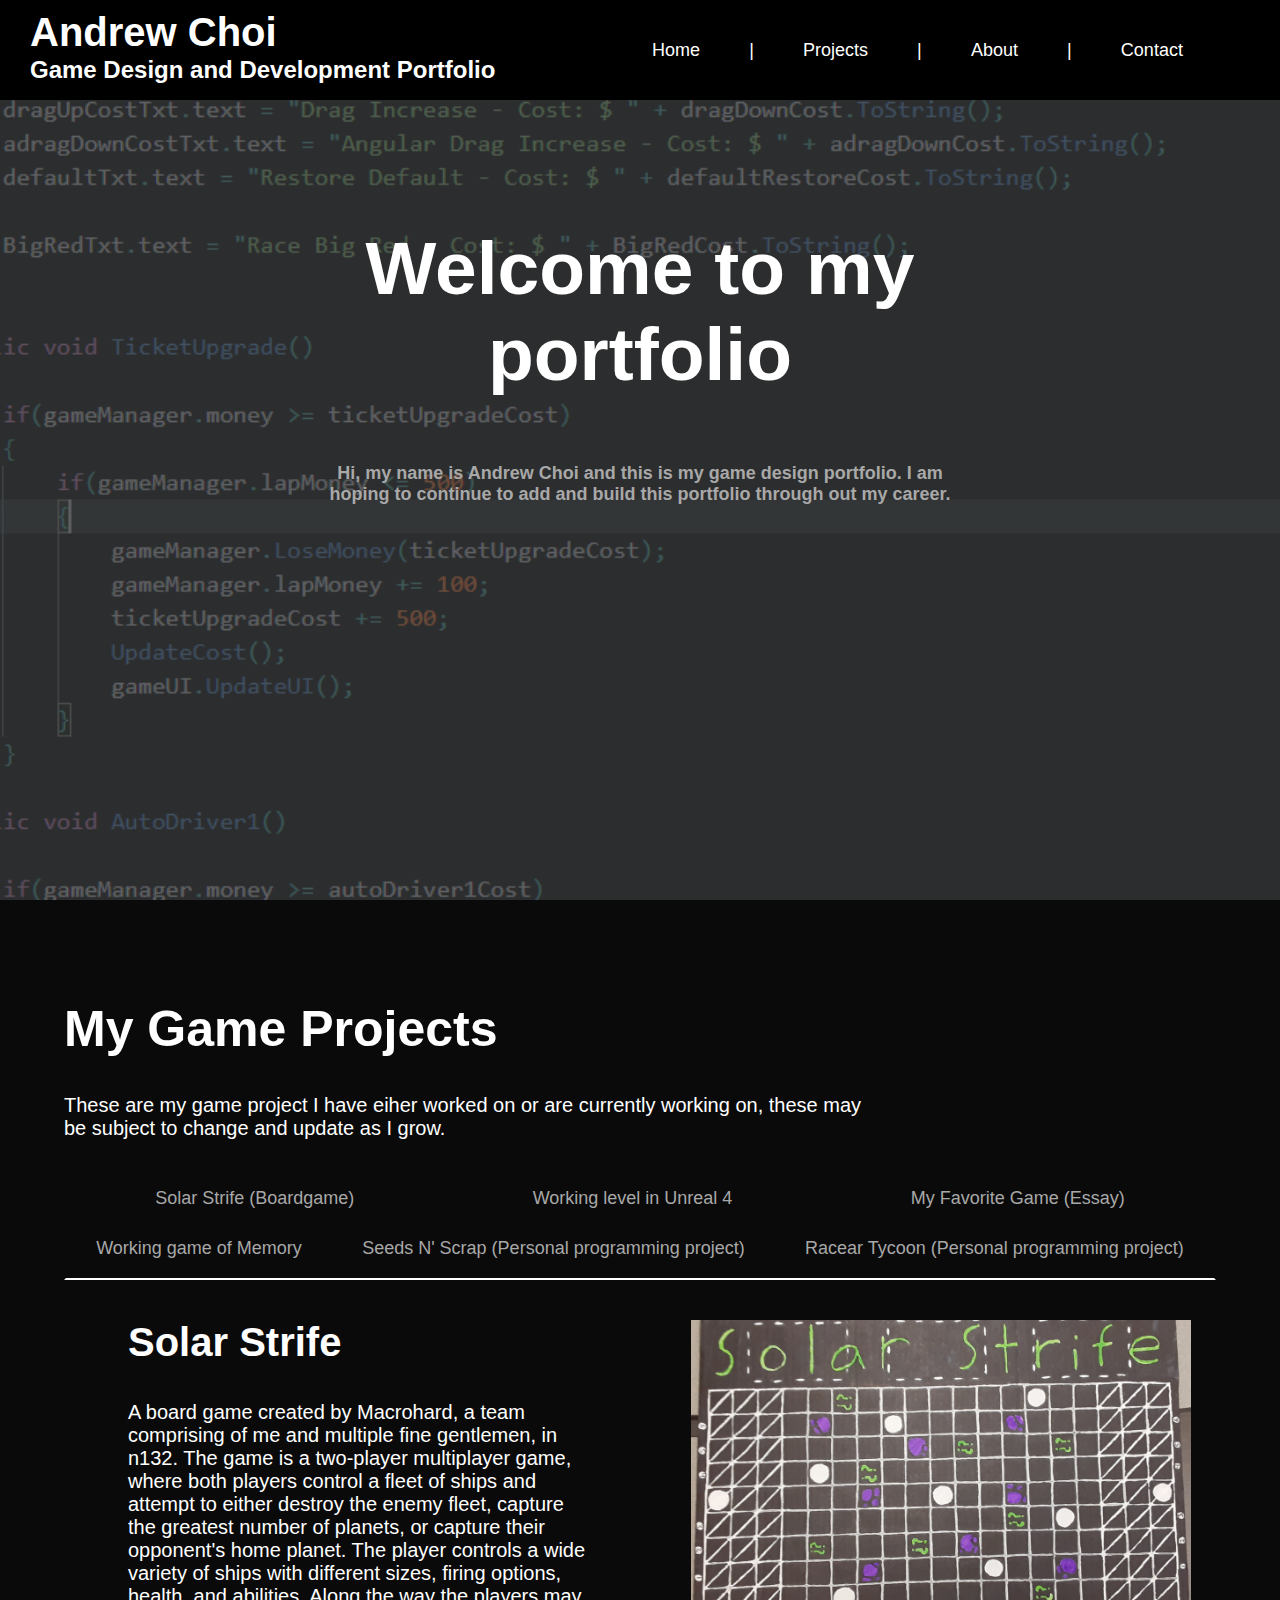
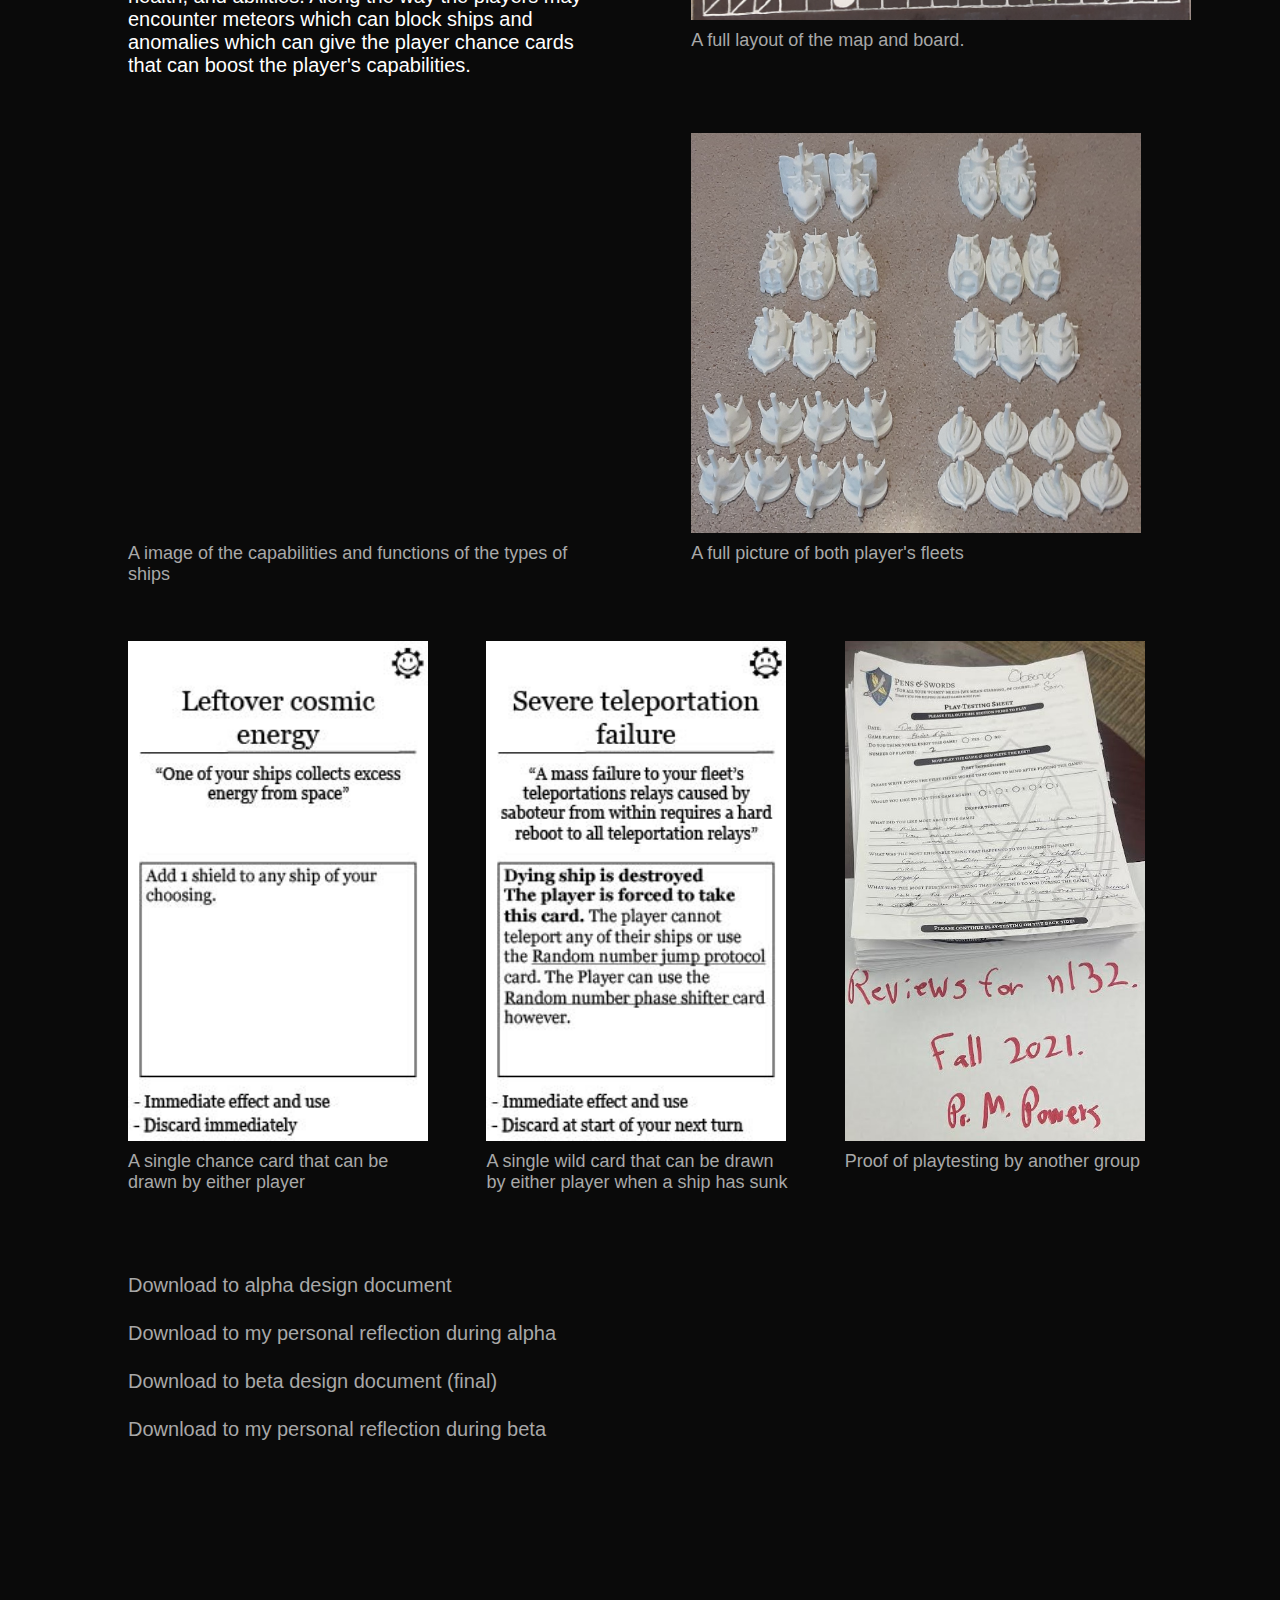
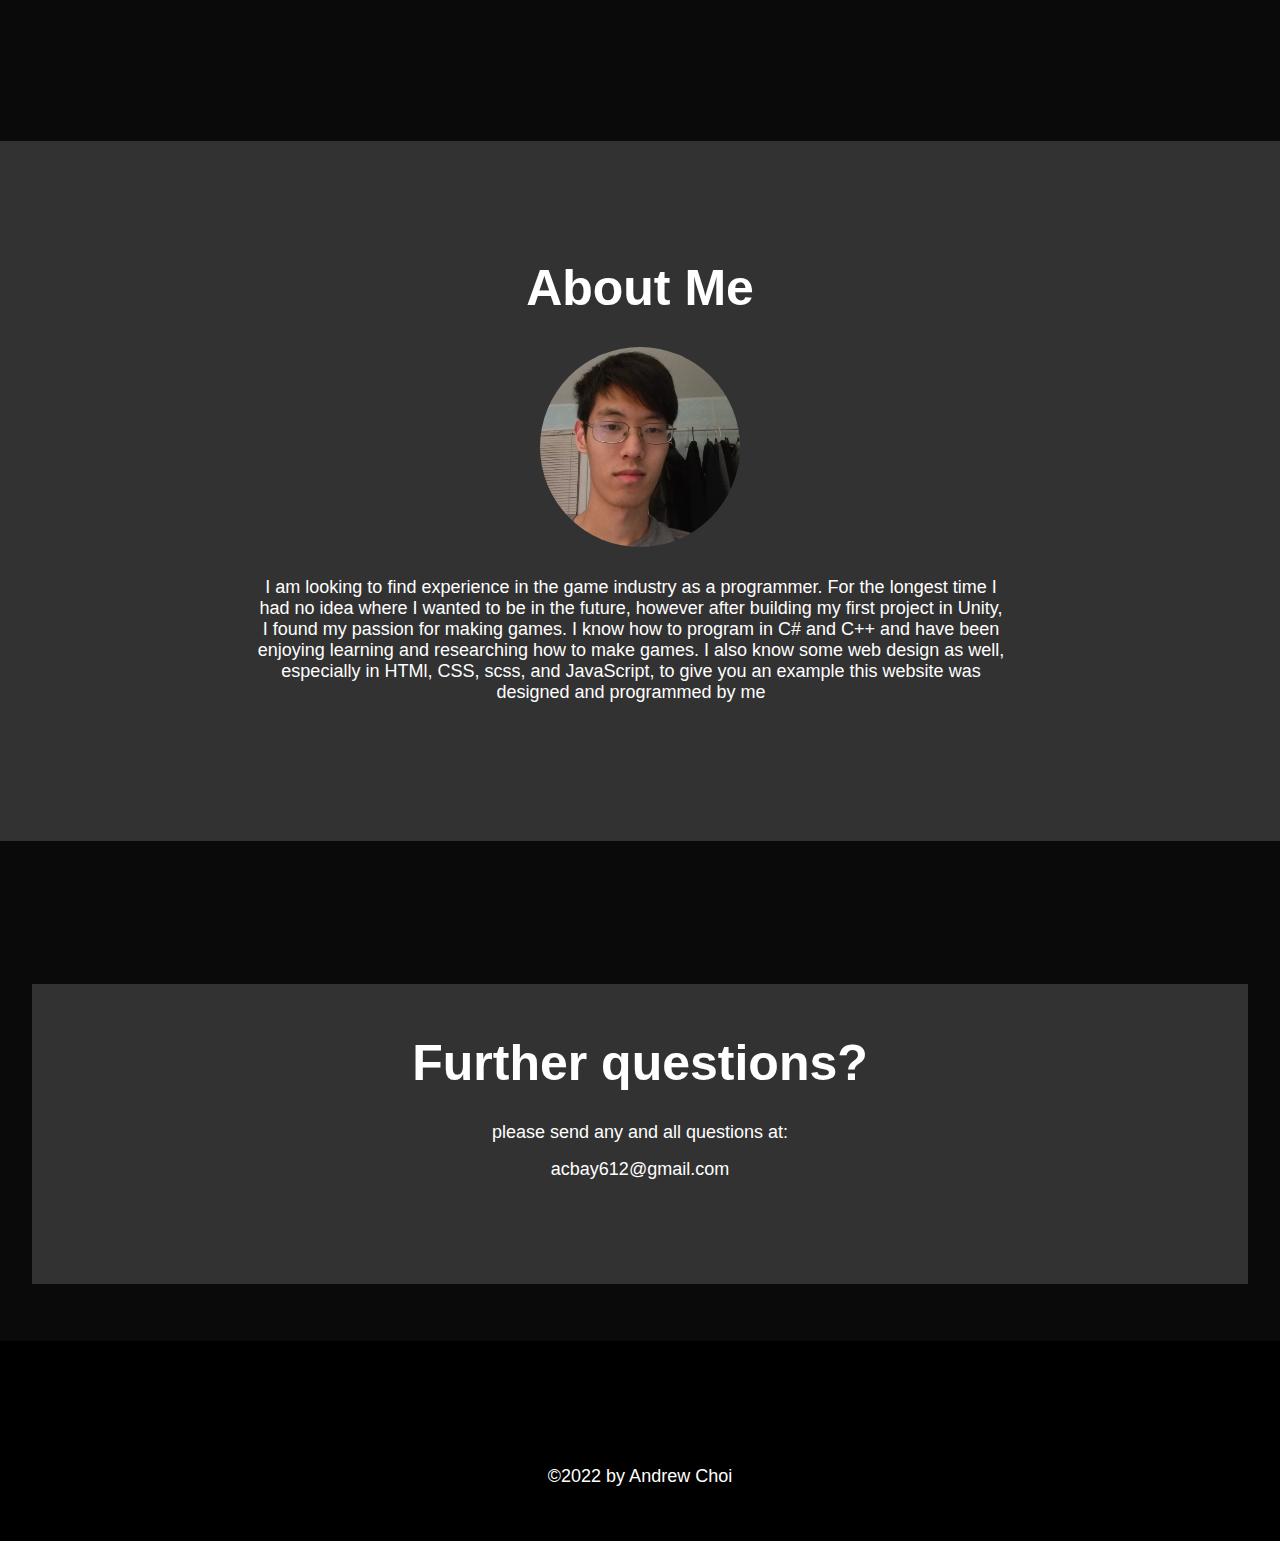
==== commit a68b48b4: "Finishing touches" ====
--- a/index.html
+++ b/index.html
@@ -52,7 +52,7 @@
     </section>
     <div class="projects">
       <div id="app"></div>
-      <a name="d" href="#">Link to my Itch.io page</a>
+      <!--<a name="d" href="#">Link to my Itch.io page</a>-->
     </div>
 
     <section id="aboutSection"><br>
--- a/css/styles.css
+++ b/css/styles.css
@@ -201,6 +201,19 @@
   font-family: Arial, Helvetica, sans-serif;
   padding-top: 20px;
 }
+.projects #app .projectsTemplate .projectsRow .projectsEssay {
+  width: 100%;
+  color: RGB(255, 255, 255);
+}
+.projects #app .projectsTemplate .projectsRow .projectsEssay h3 {
+  font-size: 40px;
+  font-family: Tahoma, Geneva, Verdana, sans-serif;
+}
+.projects #app .projectsTemplate .projectsRow .projectsEssay p {
+  font-size: 20px;
+  font-family: Arial, Helvetica, sans-serif;
+  padding-top: 20px;
+}
 .projects #app .projectsTemplate .projectsRow .projectsMedia {
   width: 45%;
 }
@@ -235,7 +248,7 @@
   background-size: cover;
   background-position: center;
   background-repeat: no-repeat;
-  background-image: url(../assets/AImg2.jpg);
+  background-image: url(../assets/aImg2.jpg);
 }
 
 .aMedia3 {
@@ -275,48 +288,48 @@
 }
 
 .bMedia1 {
-  height: 500px;
-  width: 500px;
-  background-size: cover;
-  background-position: center;
-  background-repeat: no-repeat;
-  background-image: url();
+  height: 300px;
+  width: 500px;
+  background-size: cover;
+  background-position: center;
+  background-repeat: no-repeat;
+  background-image: url(../assets/bImg1.png);
 }
 
 .bMedia2 {
-  height: 500px;
-  width: 500px;
-  background-size: cover;
-  background-position: center;
-  background-repeat: no-repeat;
-  background-image: url();
+  height: 300px;
+  width: 500px;
+  background-size: cover;
+  background-position: center;
+  background-repeat: no-repeat;
+  background-image: url(../assets/bImg2.png);
 }
 
 .bMedia3 {
-  height: 500px;
-  width: 500px;
-  background-size: cover;
-  background-position: center;
-  background-repeat: no-repeat;
-  background-image: url();
+  height: 300px;
+  width: 500px;
+  background-size: cover;
+  background-position: center;
+  background-repeat: no-repeat;
+  background-image: url(../assets/bImg3.png);
 }
 
 .bMedia4 {
-  height: 500px;
-  width: 500px;
-  background-size: cover;
-  background-position: center;
-  background-repeat: no-repeat;
-  background-image: url();
+  height: 300px;
+  width: 500px;
+  background-size: cover;
+  background-position: center;
+  background-repeat: no-repeat;
+  background-image: url(../assets/bImg4.png);
 }
 
 .bMedia5 {
-  height: 500px;
-  width: 500px;
-  background-size: cover;
-  background-position: center;
-  background-repeat: no-repeat;
-  background-image: url();
+  height: 300px;
+  width: 500px;
+  background-size: cover;
+  background-position: center;
+  background-repeat: no-repeat;
+  background-image: url(../assets/bImg5.png);
 }
 
 .eMedia1 {
@@ -347,48 +360,48 @@
 }
 
 .fMedia1 {
-  height: 500px;
-  width: 500px;
-  background-size: cover;
-  background-position: center;
-  background-repeat: no-repeat;
-  background-image: url();
+  height: 300px;
+  width: 500px;
+  background-size: cover;
+  background-position: center;
+  background-repeat: no-repeat;
+  background-image: url(../assets/fMedia1.png);
 }
 
 .fMedia2 {
-  height: 500px;
-  width: 500px;
-  background-size: cover;
-  background-position: center;
-  background-repeat: no-repeat;
-  background-image: url();
+  height: 300px;
+  width: 500px;
+  background-size: cover;
+  background-position: center;
+  background-repeat: no-repeat;
+  background-image: url(../assets/fMedia2.gif);
 }
 
 .fMedia3 {
-  height: 500px;
-  width: 500px;
-  background-size: cover;
-  background-position: center;
-  background-repeat: no-repeat;
-  background-image: url();
+  height: 300px;
+  width: 500px;
+  background-size: cover;
+  background-position: center;
+  background-repeat: no-repeat;
+  background-image: url(../assets/fMedia3.gif);
 }
 
 .fMedia4 {
-  height: 500px;
-  width: 500px;
-  background-size: cover;
-  background-position: center;
-  background-repeat: no-repeat;
-  background-image: url();
+  height: 300px;
+  width: 500px;
+  background-size: cover;
+  background-position: center;
+  background-repeat: no-repeat;
+  background-image: url(../assets/fMedia4.gif);
 }
 
 .fMedia5 {
-  height: 500px;
-  width: 500px;
-  background-size: cover;
-  background-position: center;
-  background-repeat: no-repeat;
-  background-image: url();
+  height: 300px;
+  width: 500px;
+  background-size: cover;
+  background-position: center;
+  background-repeat: no-repeat;
+  background-image: url(../assets/fMedia5.gif);
 }
 
 .hMedia1 {
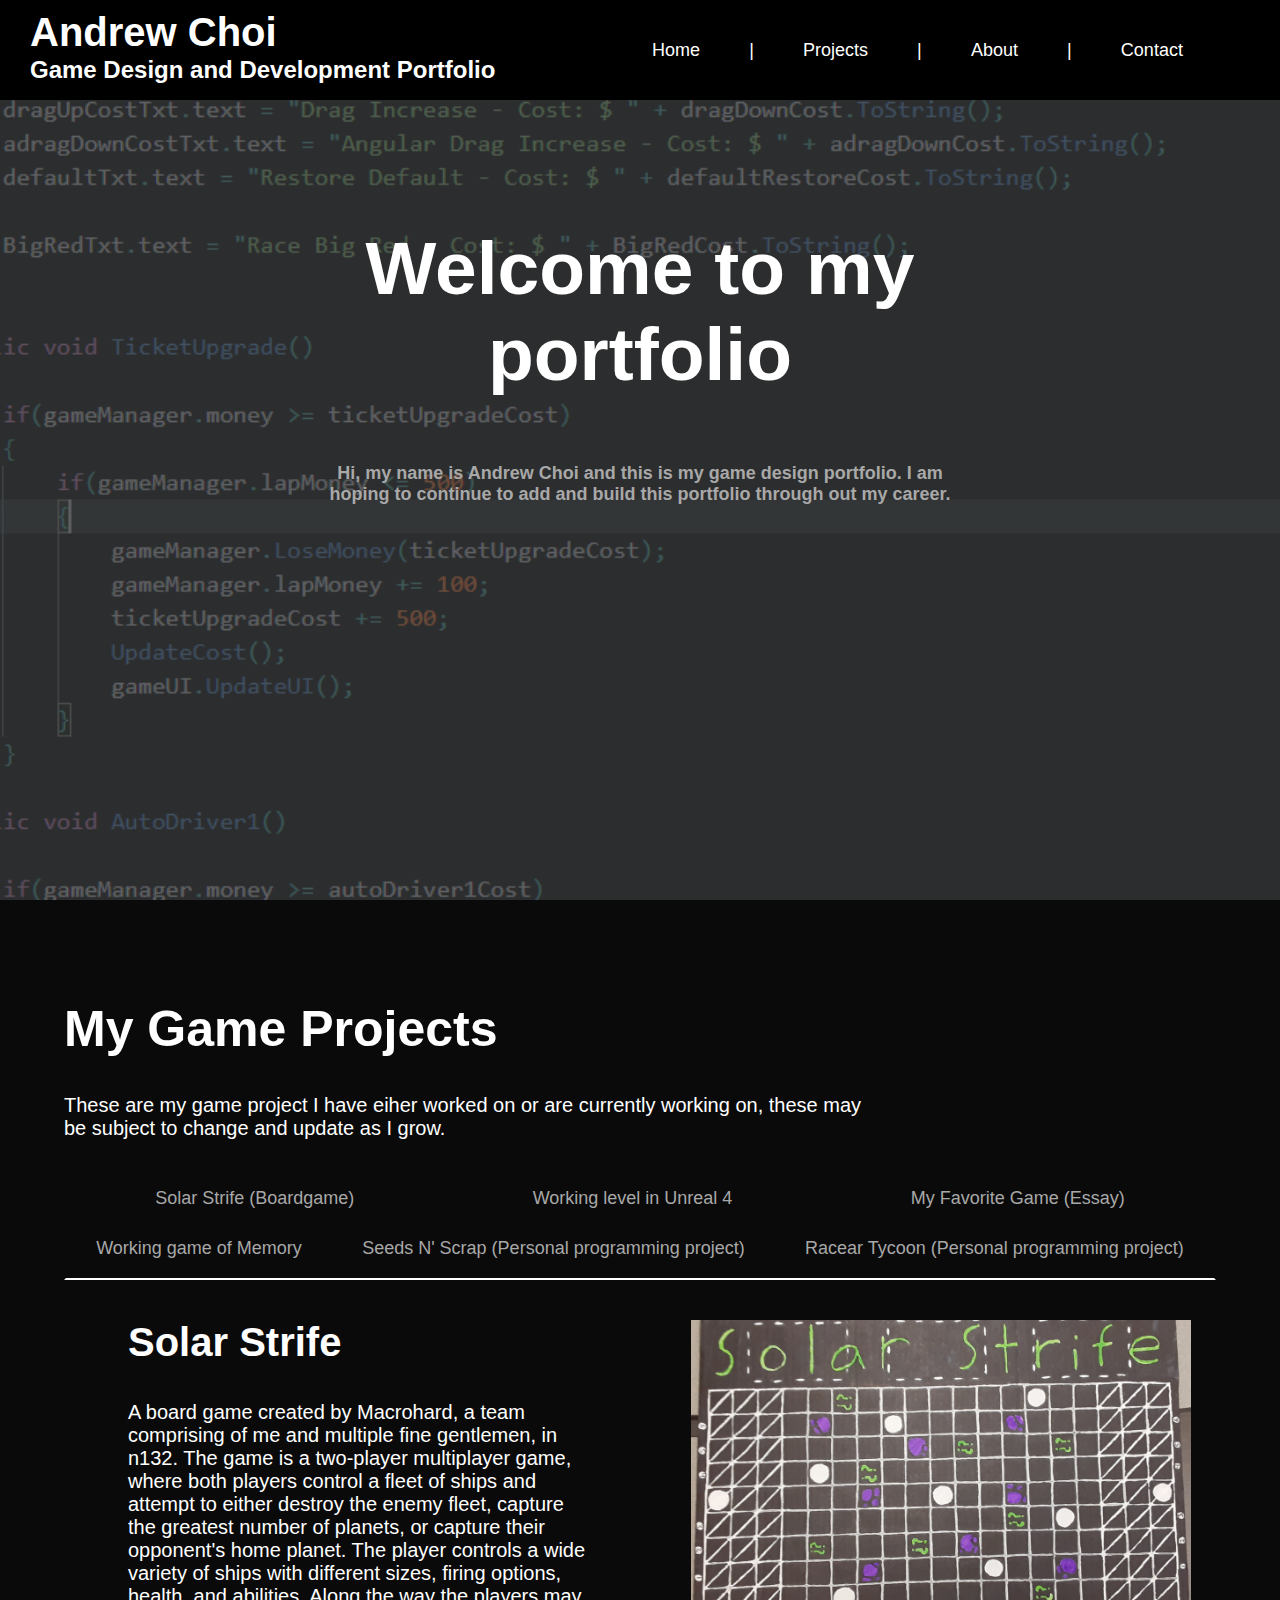
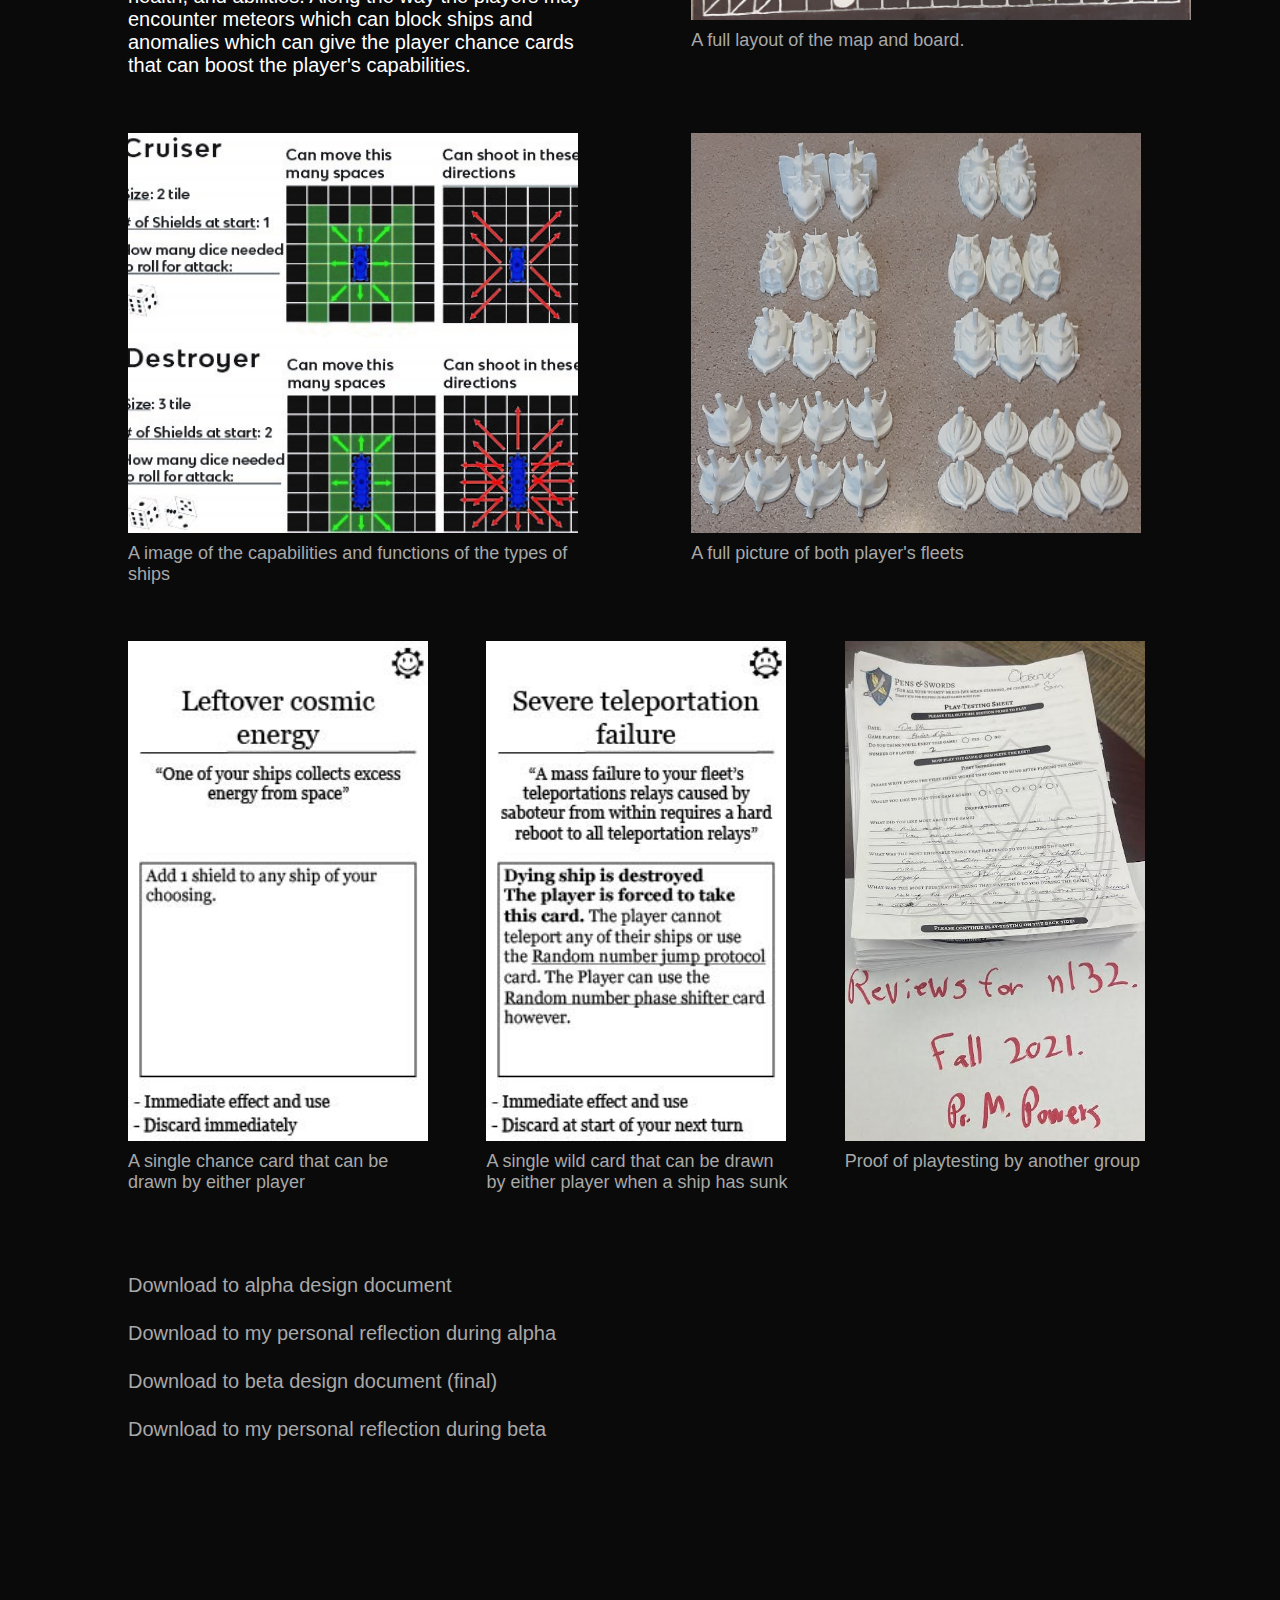
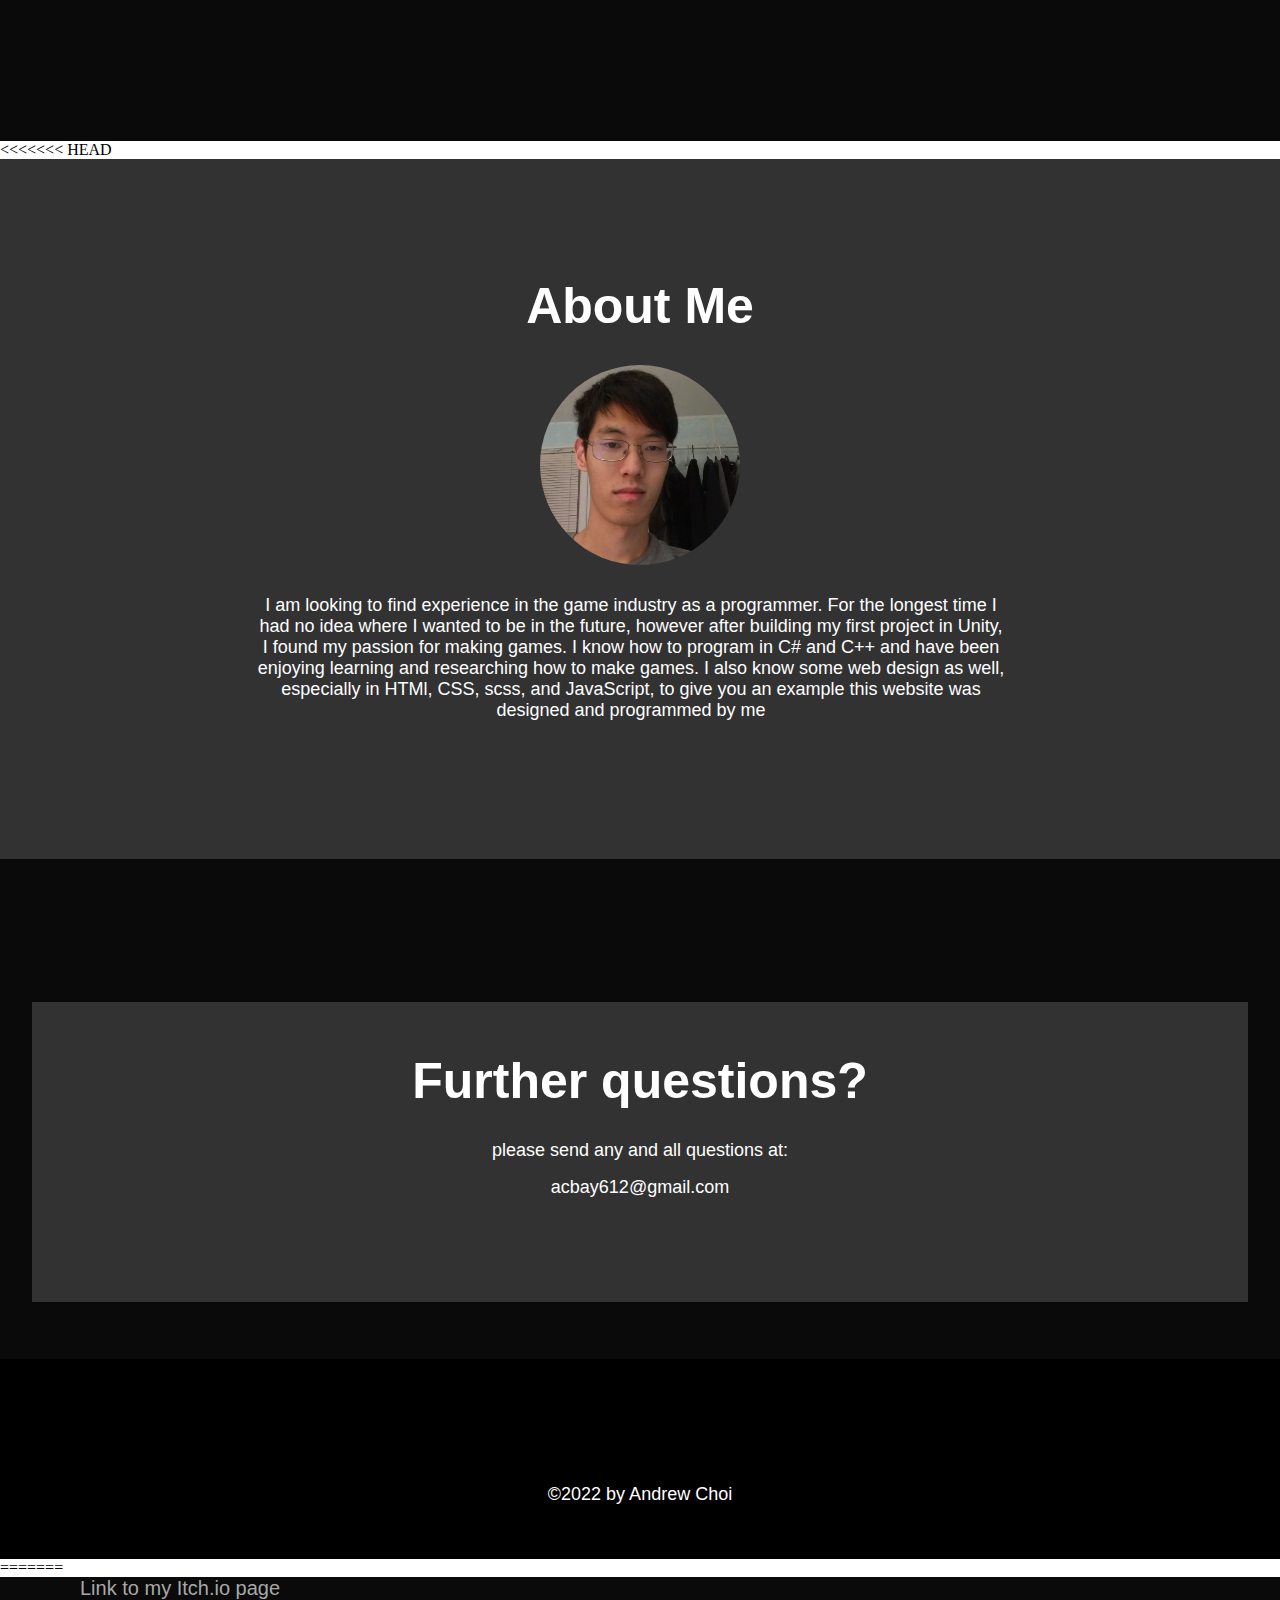
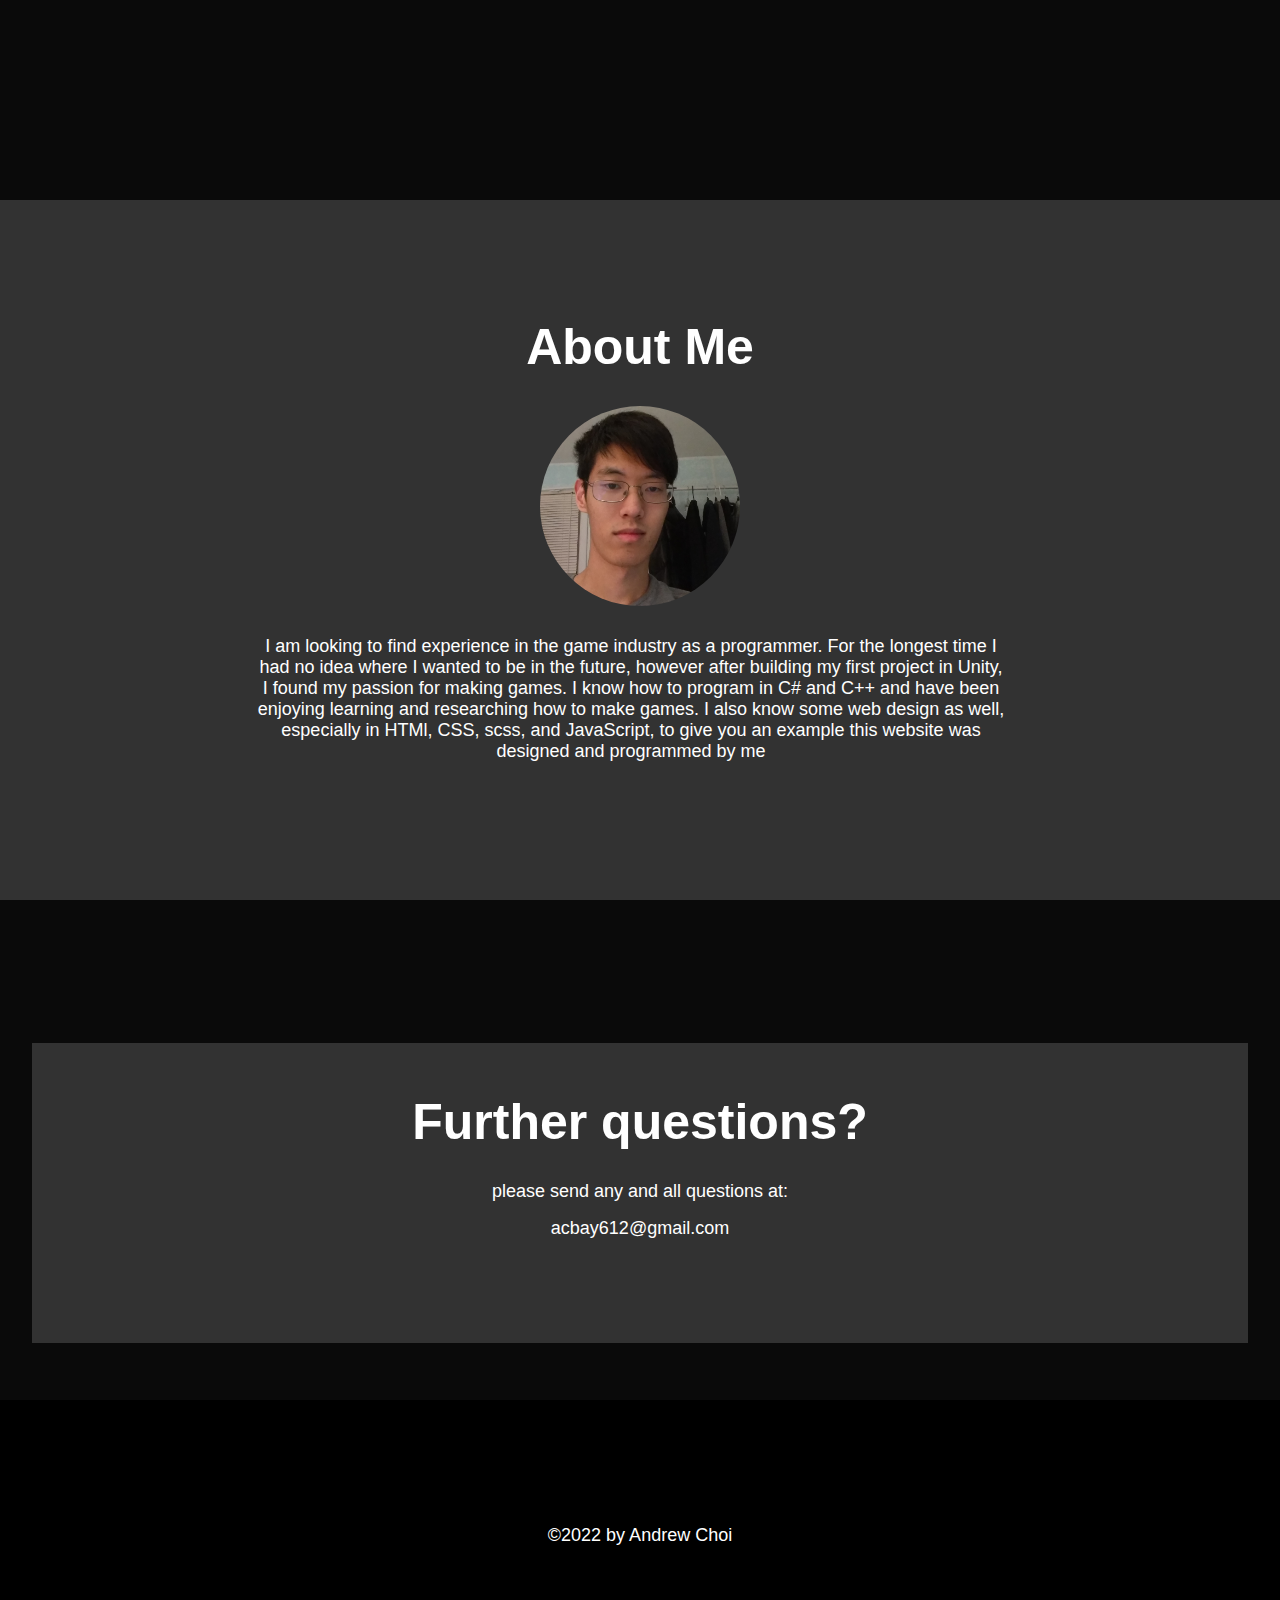
==== commit 408a27e6: "Revert" ====
--- a/index.html
+++ b/index.html
@@ -1,58 +1,76 @@
 <!DOCTYPE html>
 <html lang="en">
-  <head>
-    <meta charset="UTF-8" />
-    <meta http-equiv="X-UA-Compatible" content="IE=edge" />
-    <meta name="viewport" content="width=device-width, initial-scale=1.0" />
-    <title>AndrewChoi</title>
-    <link rel="Stylesheet" href="css/styles.css" />
-  </head>
-  <body>
-    <section class="header">
-      <div class="headerTitle">
-        <h3>Andrew Choi</h3>
-        <h4>Game Design and Development Portfolio</h4>  
-      </div>
-      <div class="headerNav">
-        <nav>
-          <a href="#homeSection">Home</a>
-          <p>|</p>
-          <a href="#projectsSection">Projects</a>
-          <p>|</p>
-          <a href="#aboutSection">About</a>
-          <p>|</p>
-          <a href="#contactSection">Contact</a>
-        </nav>
-      </div>
-    </section>
-
-    <section id="homeSection">
-      <div class="home">
-          <h1>Welcome to my portfolio</h1>
-          <h2>Hi, my name is Andrew Choi and this is my game design portfolio. I am hoping to continue to add and build this portfolio through out my career.</h2>
-      </div>
-    </section>
-
-    <section id="projectsSection">
-      <div class="projectsTitles">
-        <h2>My Game Projects</h2>
-        <p>These are my game project I have eiher worked on or are currently working on, these may be subject to change and update as I grow.</p>
-        <div class="projectNav">
-          <div class="row">
-            <a id="a" href="#">Solar Strife (Boardgame)</a>
-            <a id="b" href="#">Working level in Unreal 4</a>
-            <a id="c" href="#">My Favorite Game (Essay)</a>
-          </div>
-          <div class="row">
-            <a id="e" href="#">Working game of Memory</a>
-            <a id="f" href="#">Seeds N' Scrap (Personal programming project)</a>
-            <a id="h" href="#">Racear Tycoon (Personal programming project)</a>
+    <head>
+        <meta charset="UTF-8"/>
+        <meta http-equiv="X-UA-Compatible" content="IE=edge"/>
+        <meta name="viewport" content="width=device-width, initial-scale=1.0"/>
+        <title>AndrewChoi</title>
+        <link rel="Stylesheet" href="css/styles.css"/>
+    </head>
+    <body>
+        <section class="header">
+            <div class="headerTitle">
+                <h3>Andrew Choi</h3>
+                <h4>Game Design and Development Portfolio</h4> 
+            </div>
+            <div class="headerNav">
+                <nav><a href="#homeSection">Home</a>
+                    <p>|</p><a href="#projectsSection">Projects</a>
+                    <p>|</p><a href="#aboutSection">About</a>
+                    <p>|</p><a href="#contactSection">Contact</a>
+                </nav>
+            </div>
+        </section>
+        <section id="homeSection">
+            <div class="home">
+                <h1>Welcome to my portfolio</h1>
+                <h2>Hi, my name is Andrew Choi and this is my game design portfolio. I am hoping to continue to add and build this portfolio through out my career.</h2>
+            </div>
+        </section>
+        <section id="projectsSection">
+            <div class="projectsTitles">
+                <h2>My Game Projects</h2>
+                <p>These are my game project I have eiher worked on or are currently working on, these may be subject to change and update as I grow.</p>
+                <div class="projectNav">
+                    <div class="row"><a id="a" href="#">Solar Strife (Boardgame)</a><a id="b" href="#">Working level in Unreal 4</a><a id="c" href="#">My Favorite Game (Essay)</a>
+                    </div>
+                    <div class="row"><a id="e" href="#">Working game of Memory</a><a id="f" href="#">Seeds N' Scrap (Personal programming project)</a><a id="h" href="#">Racear Tycoon (Personal programming project)</a>
+                    </div>
+                </div>
+        </section>
+        <div class="projects">
+            <div id="app"></div>
         </div>
+<<<<<<< HEAD
+        <section id="aboutSection">
+            <br/>
+            <div class="about">
+                <h2>About Me</h2>
+                <div class="aboutImg"></div>
+                <p>I am looking to find experience in the game industry as a programmer. For the longest time I had no idea where I wanted to be in the future, however after building my first project in Unity, I found my passion for making games. I know how to program in C# and C++ and have been enjoying learning and researching how to make games. I also know some web design as well, especially in HTMl, CSS, scss, and JavaScript, to give you an example this website was designed and programmed by me</p>
+            </div>
+        </section>
+        <section id="contactSection">
+            <br/>
+            <div class="contact">
+                <h2>Further questions?</h2>
+                <p>please send any and all questions at: </p>
+                <p>acbay612@gmail.com</p>
+            </div>
+        </section>
+        <section class="footer">
+            <p>©2022 by Andrew Choi</p>
+        </section>
+        <script src="lib/jquery-3.6.0.min.js"></script>
+        <script type="module" src="app/model.js"></script>
+        <script type="module" src="app/app.js"></script>
+    </body>
+=======
       </div>
     </section>
     <div class="projects">
       <div id="app"></div>
-      <!--<a name="d" href="#">Link to my Itch.io page</a>-->
+      <a name="d" href="#">Link to my Itch.io page</a>
     </div>
 
     <section id="aboutSection"><br>
@@ -78,4 +96,5 @@
     <script type="module" src="app/model.js"></script>
     <script type="module" src="app/app.js"></script>
   </body>
+>>>>>>> parent of a68b48b (Finishing touches)
 </html>
--- a/css/styles.css
+++ b/css/styles.css
@@ -360,48 +360,48 @@
 }
 
 .fMedia1 {
-  height: 300px;
-  width: 500px;
-  background-size: cover;
-  background-position: center;
-  background-repeat: no-repeat;
-  background-image: url(../assets/fMedia1.png);
+  height: 500px;
+  width: 500px;
+  background-size: cover;
+  background-position: center;
+  background-repeat: no-repeat;
+  background-image: url();
 }
 
 .fMedia2 {
-  height: 300px;
-  width: 500px;
-  background-size: cover;
-  background-position: center;
-  background-repeat: no-repeat;
-  background-image: url(../assets/fMedia2.gif);
+  height: 500px;
+  width: 500px;
+  background-size: cover;
+  background-position: center;
+  background-repeat: no-repeat;
+  background-image: url();
 }
 
 .fMedia3 {
-  height: 300px;
-  width: 500px;
-  background-size: cover;
-  background-position: center;
-  background-repeat: no-repeat;
-  background-image: url(../assets/fMedia3.gif);
+  height: 500px;
+  width: 500px;
+  background-size: cover;
+  background-position: center;
+  background-repeat: no-repeat;
+  background-image: url();
 }
 
 .fMedia4 {
-  height: 300px;
-  width: 500px;
-  background-size: cover;
-  background-position: center;
-  background-repeat: no-repeat;
-  background-image: url(../assets/fMedia4.gif);
+  height: 500px;
+  width: 500px;
+  background-size: cover;
+  background-position: center;
+  background-repeat: no-repeat;
+  background-image: url();
 }
 
 .fMedia5 {
-  height: 300px;
-  width: 500px;
-  background-size: cover;
-  background-position: center;
-  background-repeat: no-repeat;
-  background-image: url(../assets/fMedia5.gif);
+  height: 500px;
+  width: 500px;
+  background-size: cover;
+  background-position: center;
+  background-repeat: no-repeat;
+  background-image: url();
 }
 
 .hMedia1 {
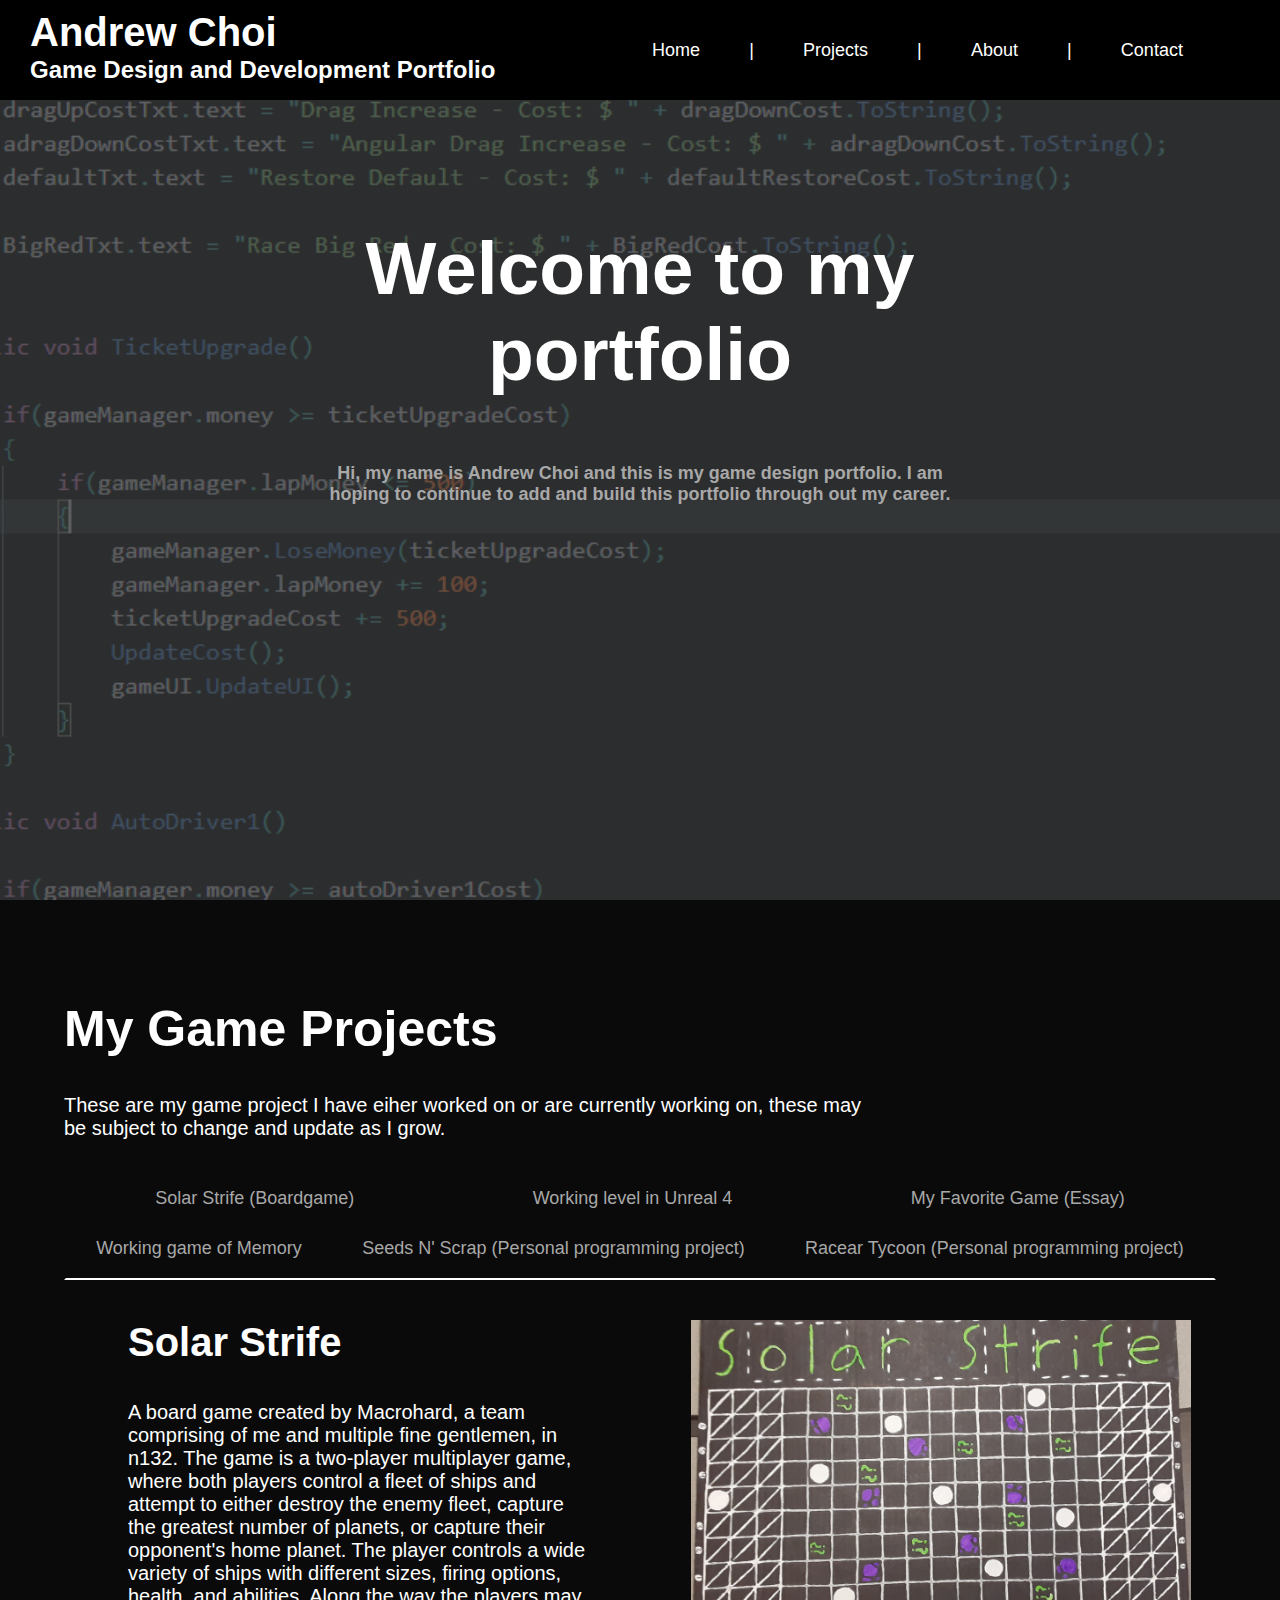
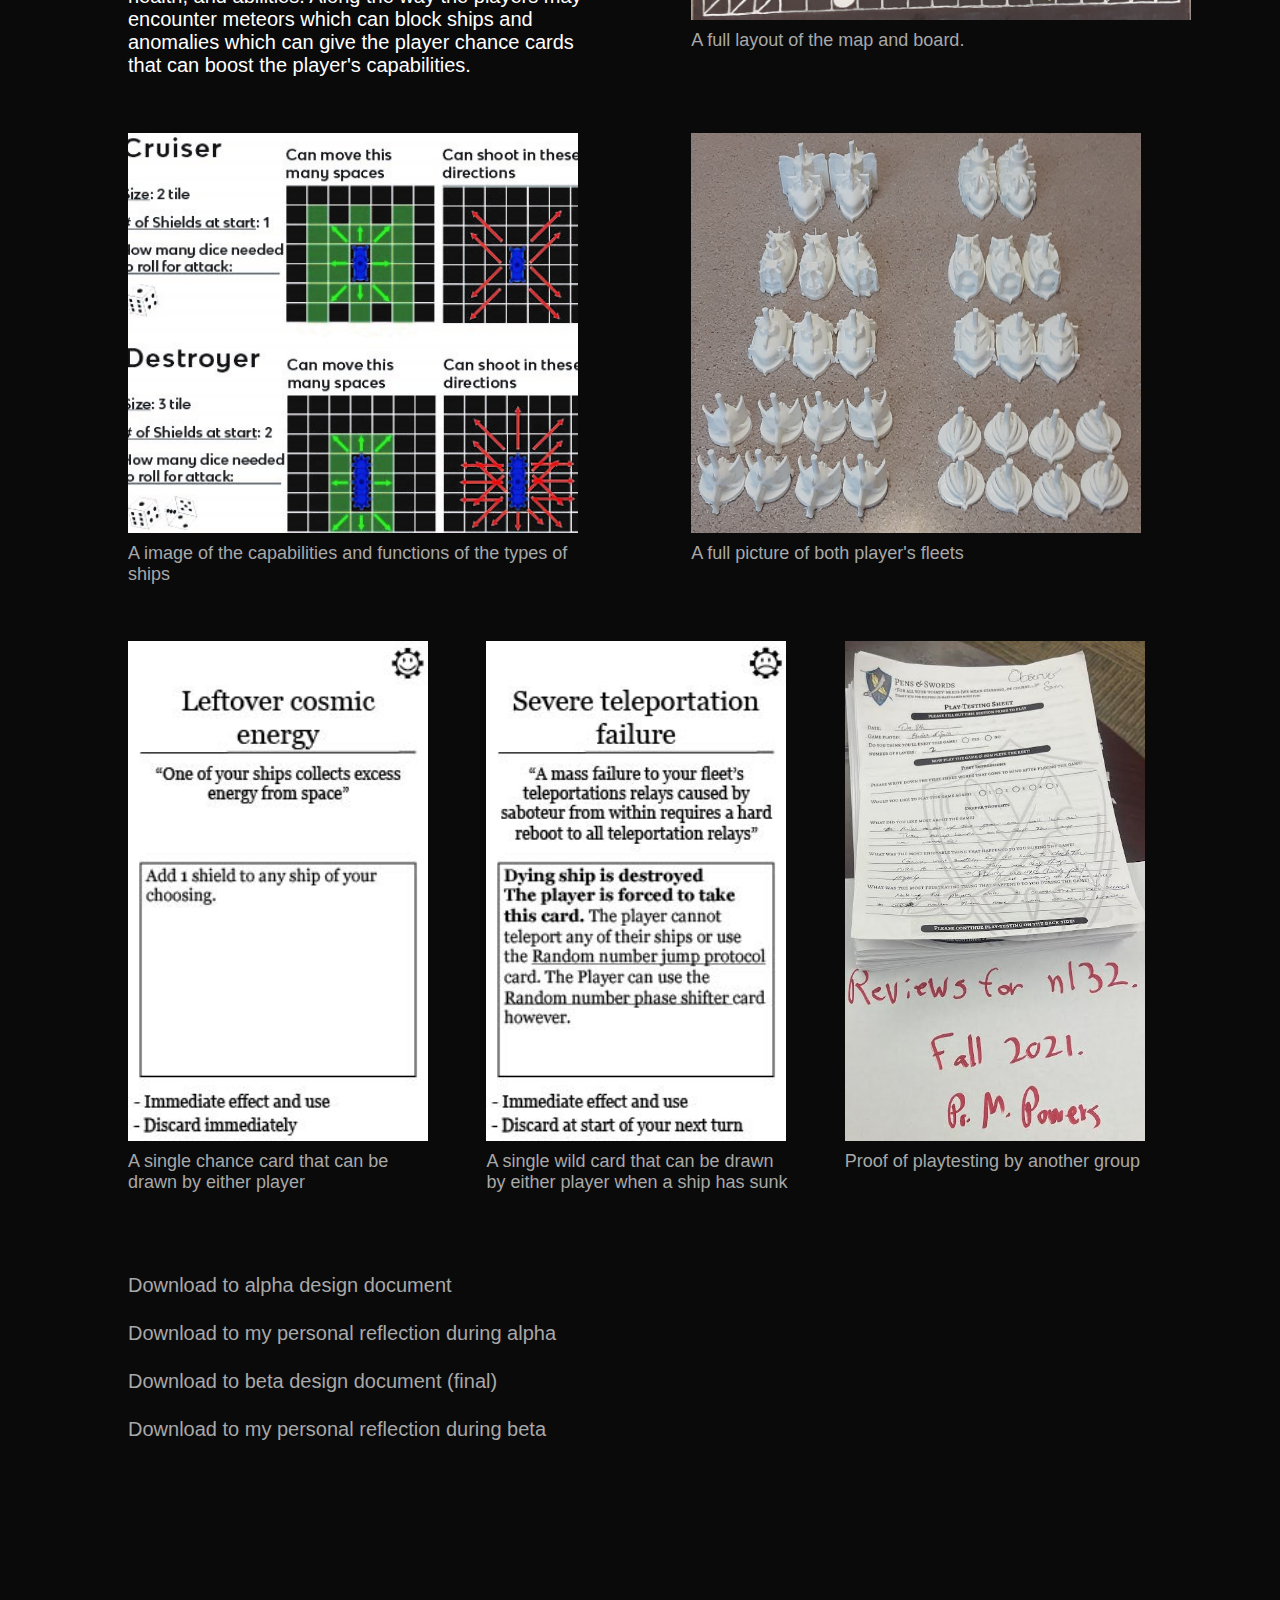
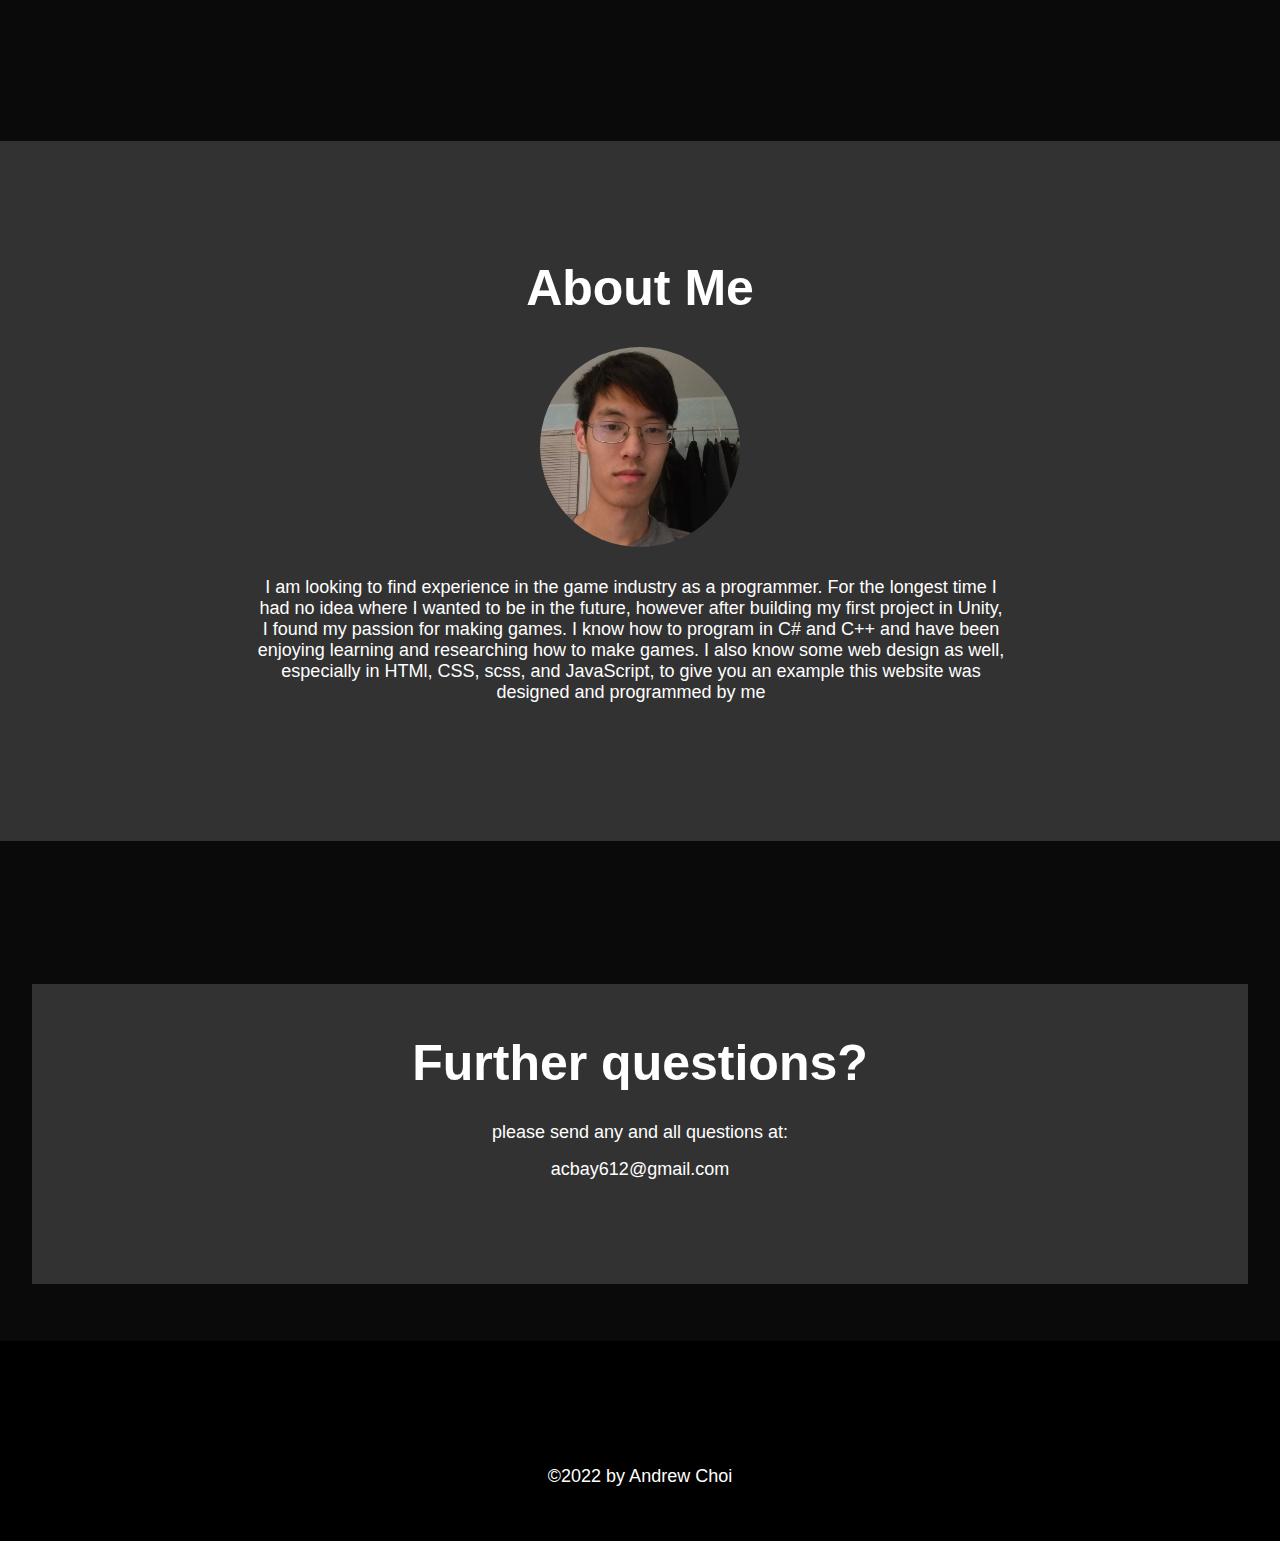
==== commit 18a2d01b: "Revert without Pinegrow" ====
--- a/index.html
+++ b/index.html
@@ -41,7 +41,6 @@
         <div class="projects">
             <div id="app"></div>
         </div>
-<<<<<<< HEAD
         <section id="aboutSection">
             <br/>
             <div class="about">
@@ -65,36 +64,4 @@
         <script type="module" src="app/model.js"></script>
         <script type="module" src="app/app.js"></script>
     </body>
-=======
-      </div>
-    </section>
-    <div class="projects">
-      <div id="app"></div>
-      <a name="d" href="#">Link to my Itch.io page</a>
-    </div>
-
-    <section id="aboutSection"><br>
-      <div class="about">
-        <h2>About Me</h2>
-        <div class="aboutImg"></div>
-        <p>I am looking to find experience in the game industry as a programmer. For the longest time I had no idea where I wanted to be in the future, however after building my first project in Unity, I found my passion for making games. I know how to program in C# and C++ and have been enjoying learning and researching how to make games. I also know some web design as well, especially in HTMl, CSS, scss, and JavaScript, to give you an example this website was designed and programmed by me</p>
-      </div>
-    </section>
-
-    <section id="contactSection"><br>
-      <div class="contact">
-      <h2>Further questions?</h2>
-        <p>please send any and all questions at: </p>
-        <p>acbay612@gmail.com</p>
-      </div>
-    </section>
-
-    <section class="footer">
-      <p>©2022 by Andrew Choi</p>
-    </section>
-    <script src="lib/jquery-3.6.0.min.js"></script>
-    <script type="module" src="app/model.js"></script>
-    <script type="module" src="app/app.js"></script>
-  </body>
->>>>>>> parent of a68b48b (Finishing touches)
 </html>
--- a/css/styles.css
+++ b/css/styles.css
@@ -360,48 +360,48 @@
 }
 
 .fMedia1 {
-  height: 500px;
-  width: 500px;
-  background-size: cover;
-  background-position: center;
-  background-repeat: no-repeat;
-  background-image: url();
+  height: 300px;
+  width: 500px;
+  background-size: cover;
+  background-position: center;
+  background-repeat: no-repeat;
+  background-image: url(../assets/fMedia1.png);
 }
 
 .fMedia2 {
-  height: 500px;
-  width: 500px;
-  background-size: cover;
-  background-position: center;
-  background-repeat: no-repeat;
-  background-image: url();
+  height: 300px;
+  width: 500px;
+  background-size: cover;
+  background-position: center;
+  background-repeat: no-repeat;
+  background-image: url(../assets/fMedia2.gif);
 }
 
 .fMedia3 {
-  height: 500px;
-  width: 500px;
-  background-size: cover;
-  background-position: center;
-  background-repeat: no-repeat;
-  background-image: url();
+  height: 300px;
+  width: 500px;
+  background-size: cover;
+  background-position: center;
+  background-repeat: no-repeat;
+  background-image: url(../assets/fMedia3.gif);
 }
 
 .fMedia4 {
-  height: 500px;
-  width: 500px;
-  background-size: cover;
-  background-position: center;
-  background-repeat: no-repeat;
-  background-image: url();
+  height: 300px;
+  width: 500px;
+  background-size: cover;
+  background-position: center;
+  background-repeat: no-repeat;
+  background-image: url(../assets/fMedia4.gif);
 }
 
 .fMedia5 {
-  height: 500px;
-  width: 500px;
-  background-size: cover;
-  background-position: center;
-  background-repeat: no-repeat;
-  background-image: url();
+  height: 300px;
+  width: 500px;
+  background-size: cover;
+  background-position: center;
+  background-repeat: no-repeat;
+  background-image: url(../assets/fMedia5.gif);
 }
 
 .hMedia1 {
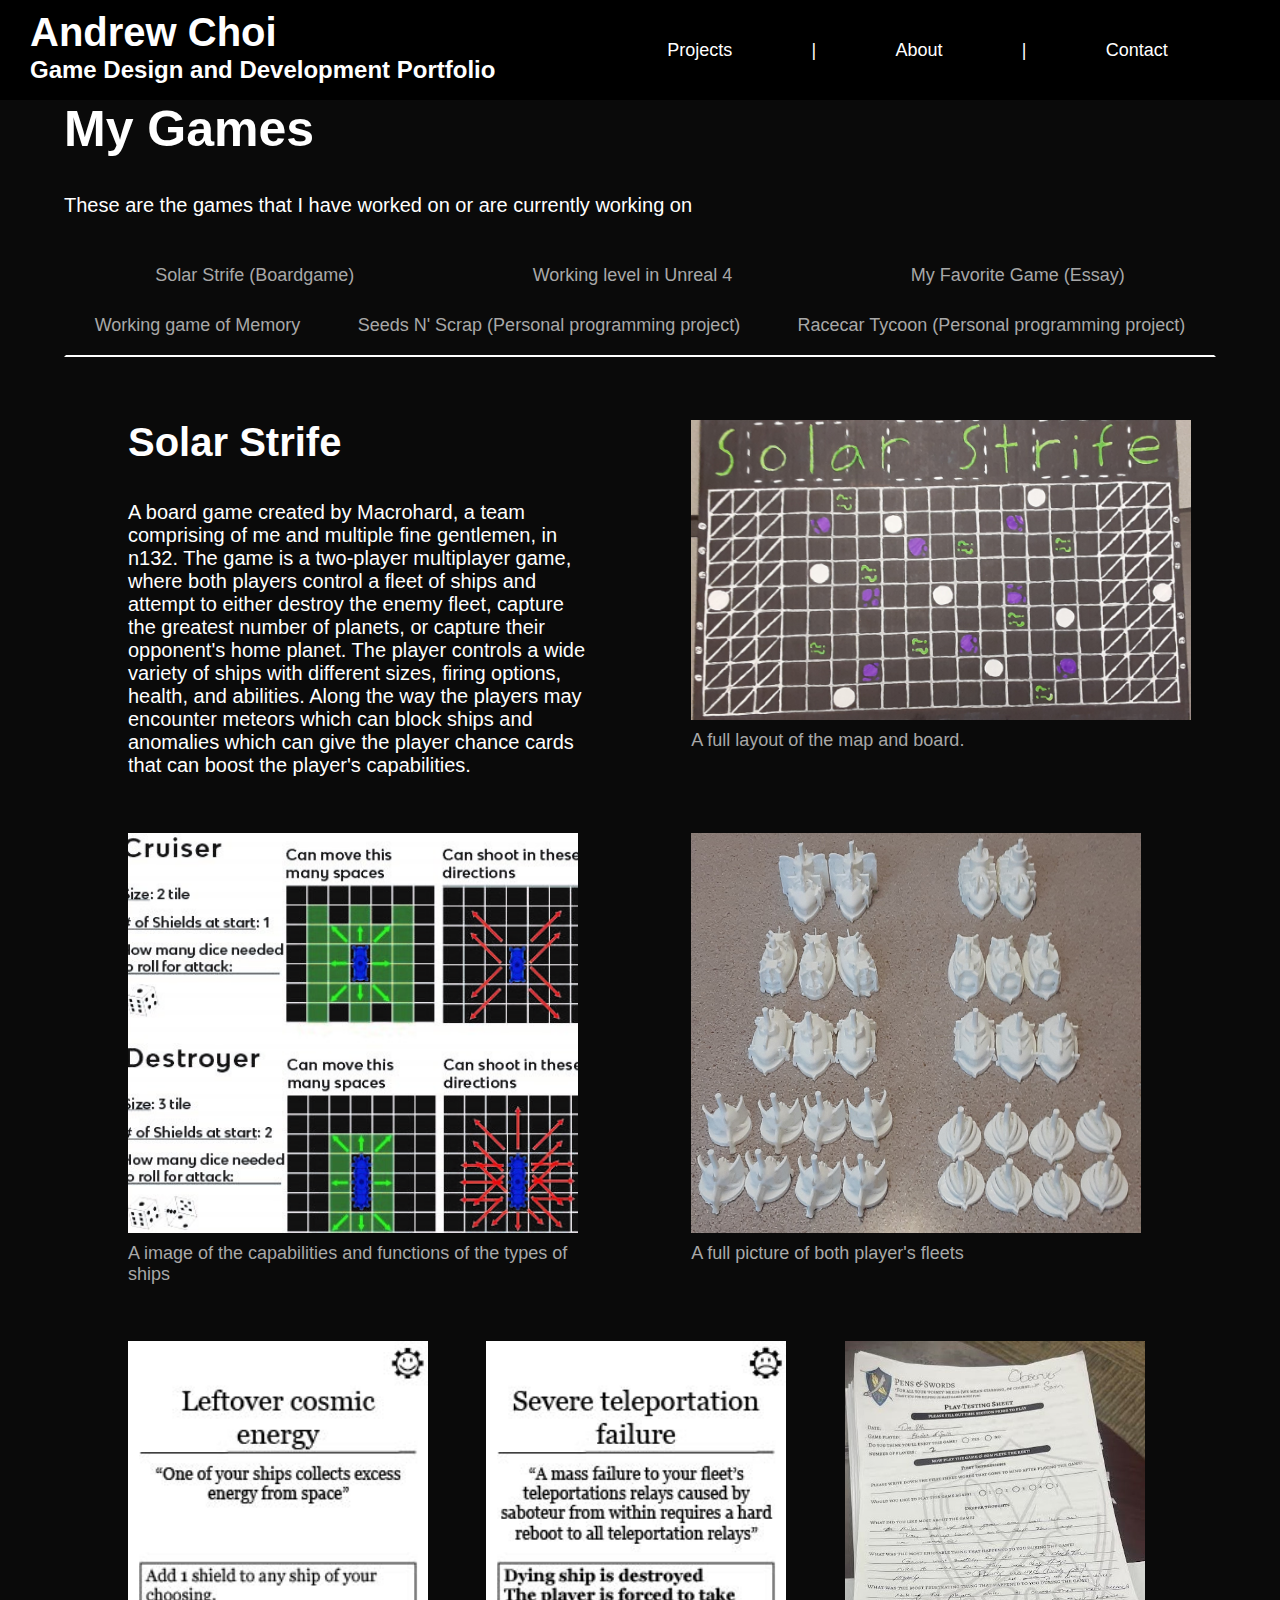
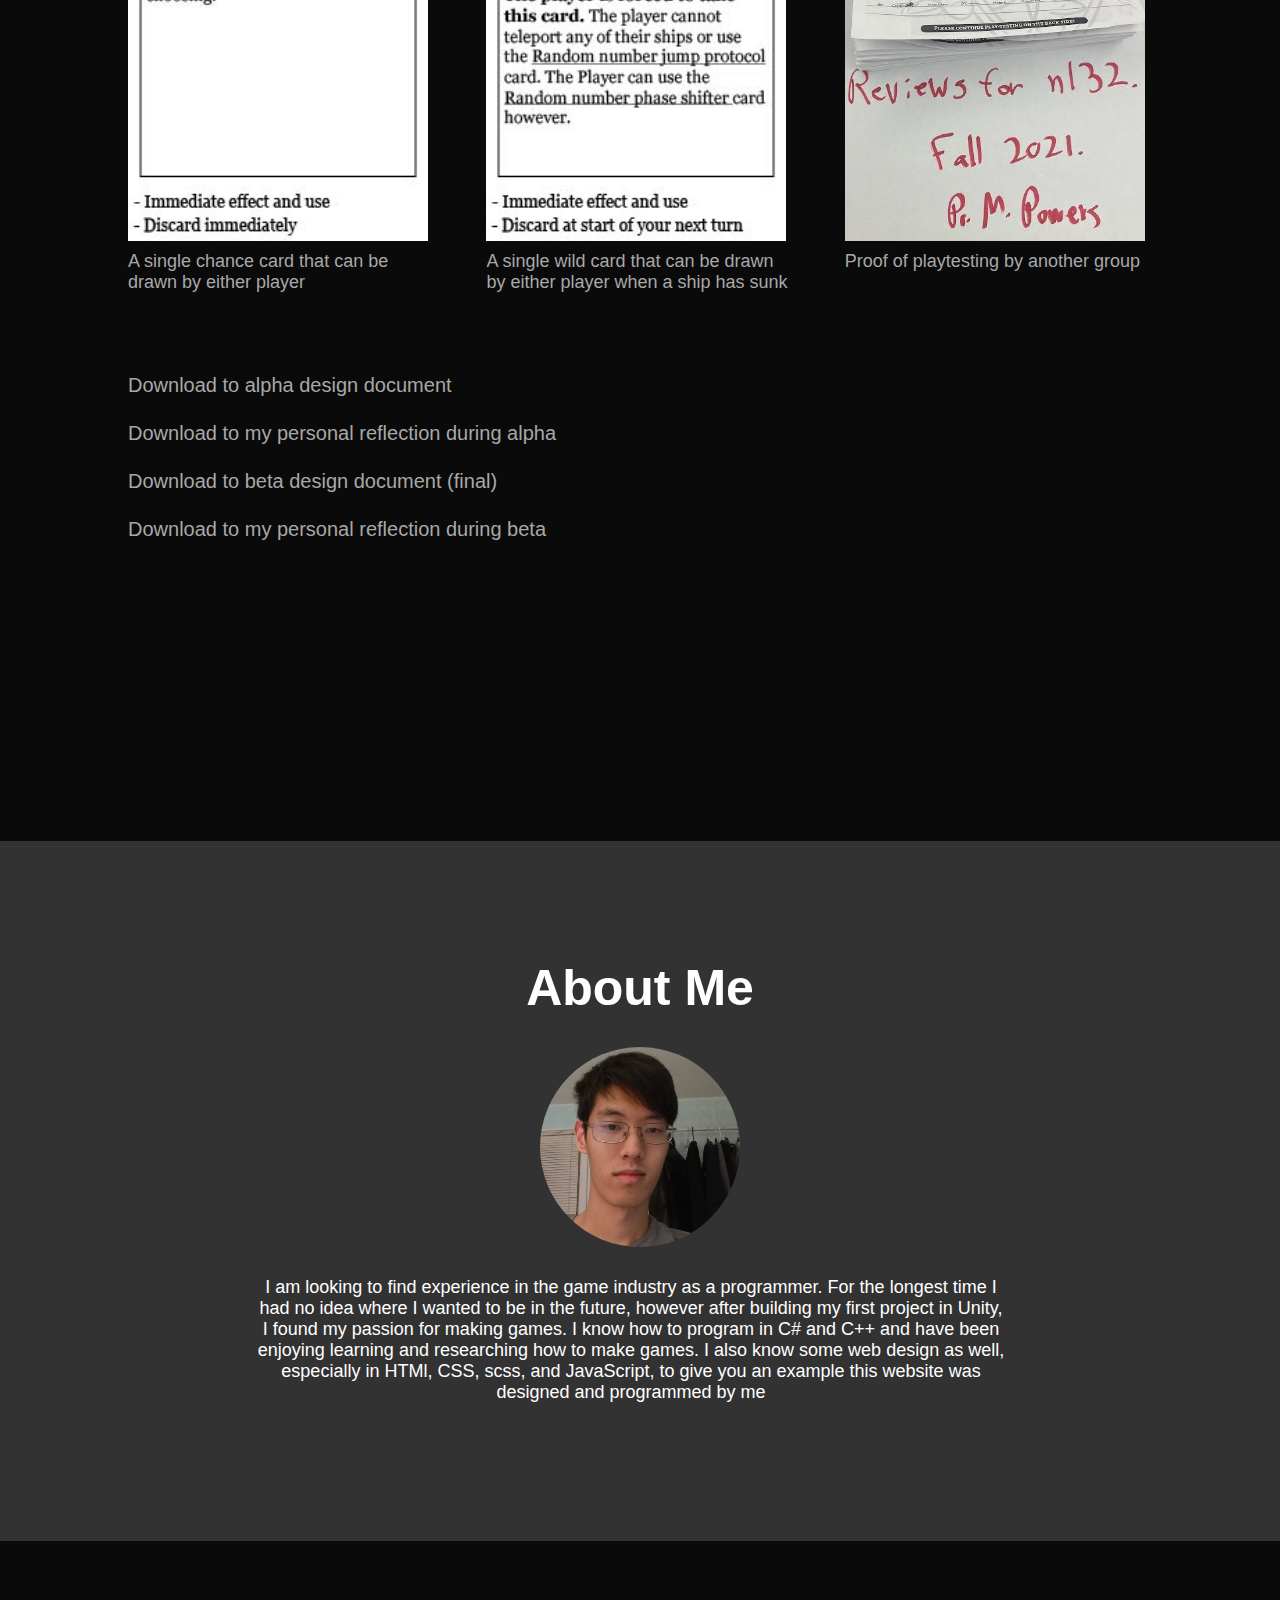
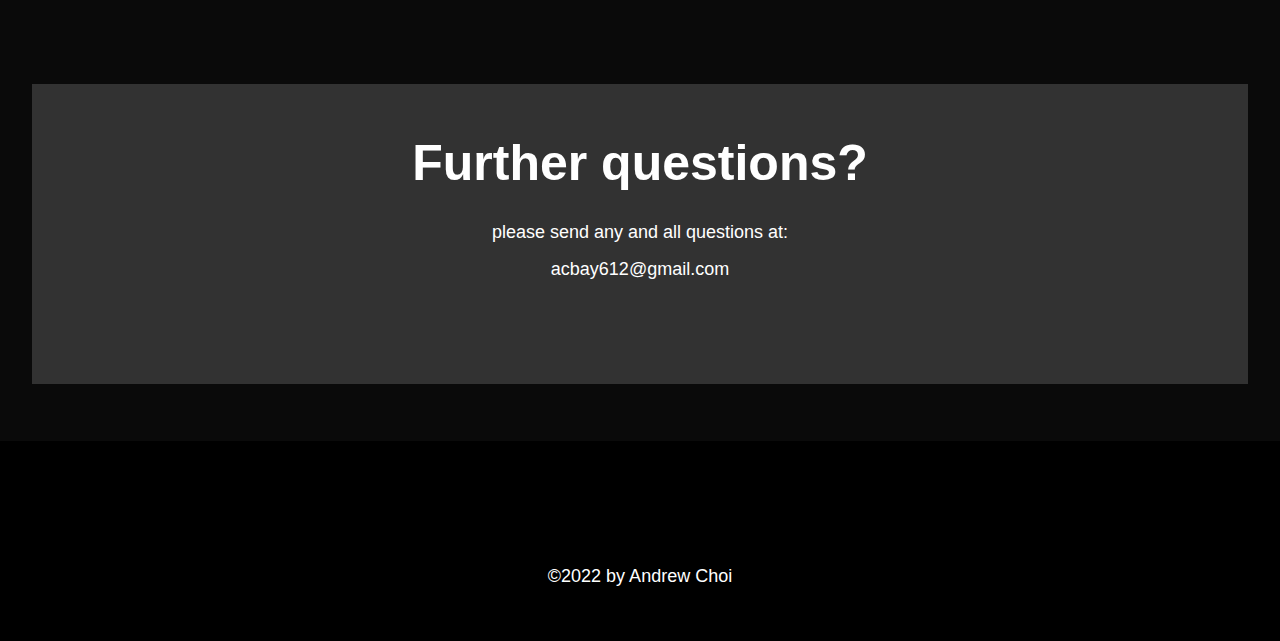
==== commit 90b594ee: "Remove HomeSection" ====
--- a/index.html
+++ b/index.html
@@ -14,27 +14,21 @@
                 <h4>Game Design and Development Portfolio</h4> 
             </div>
             <div class="headerNav">
-                <nav><a href="#homeSection">Home</a>
-                    <p>|</p><a href="#projectsSection">Projects</a>
+                <nav>
+                    <a href="#projectsSection">Projects</a>
                     <p>|</p><a href="#aboutSection">About</a>
                     <p>|</p><a href="#contactSection">Contact</a>
                 </nav>
             </div>
         </section>
-        <section id="homeSection">
-            <div class="home">
-                <h1>Welcome to my portfolio</h1>
-                <h2>Hi, my name is Andrew Choi and this is my game design portfolio. I am hoping to continue to add and build this portfolio through out my career.</h2>
-            </div>
-        </section>
         <section id="projectsSection">
             <div class="projectsTitles">
-                <h2>My Game Projects</h2>
-                <p>These are my game project I have eiher worked on or are currently working on, these may be subject to change and update as I grow.</p>
+                <h2>My Games</h2>
+                <p>These are the games that I have worked on or are currently working on</p>
                 <div class="projectNav">
                     <div class="row"><a id="a" href="#">Solar Strife (Boardgame)</a><a id="b" href="#">Working level in Unreal 4</a><a id="c" href="#">My Favorite Game (Essay)</a>
                     </div>
-                    <div class="row"><a id="e" href="#">Working game of Memory</a><a id="f" href="#">Seeds N' Scrap (Personal programming project)</a><a id="h" href="#">Racear Tycoon (Personal programming project)</a>
+                    <div class="row"><a id="e" href="#">Working game of Memory</a><a id="f" href="#">Seeds N' Scrap (Personal programming project)</a><a id="h" href="#">Racecar Tycoon (Personal programming project)</a>
                     </div>
                 </div>
         </section>
--- a/css/styles.css
+++ b/css/styles.css
@@ -74,32 +74,6 @@
   color: RGB(255, 255, 255);
 }
 
-#homeSection {
-  height: 100%;
-  width: 100%;
-  background-position: center;
-  background-size: cover;
-  background-repeat: no-repeat;
-  background-image: linear-gradient(to bottom, RGB(50, 50, 50, 0.7), RGB(50, 50, 50, 0.7)), url(../assets/Hero.png);
-}
-#homeSection .home {
-  padding-top: 225px;
-  text-align: center;
-  width: 50%;
-  margin: 0 auto;
-}
-#homeSection .home h1 {
-  font-size: 75px;
-  font-family: Tahoma, Geneva, Verdana, sans-serif;
-  color: RGB(255, 255, 255);
-}
-#homeSection .home h2 {
-  font-size: 18px;
-  font-family: Arial, Helvetica, sans-serif;
-  color: RGB(168, 168, 168);
-  padding-top: 50px;
-}
-
 #projectsSection {
   height: 400px;
   width: 100%;
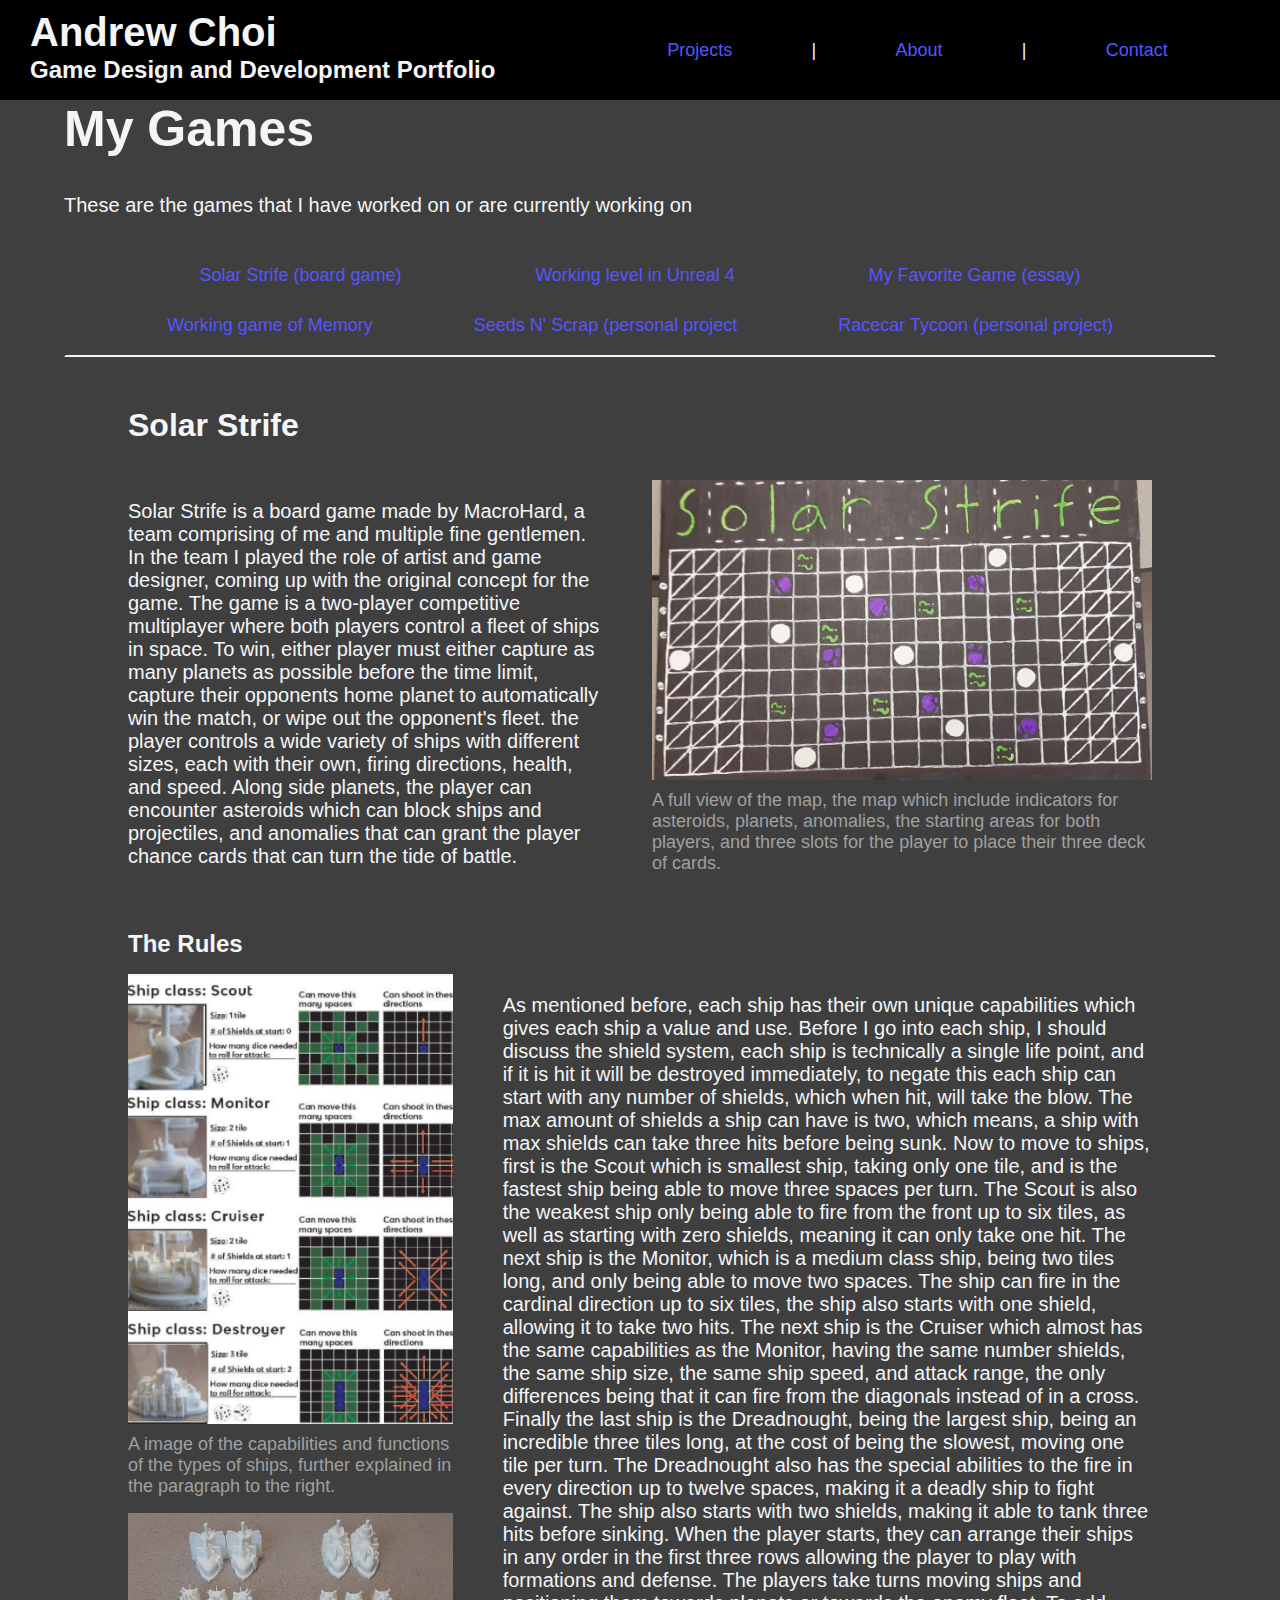
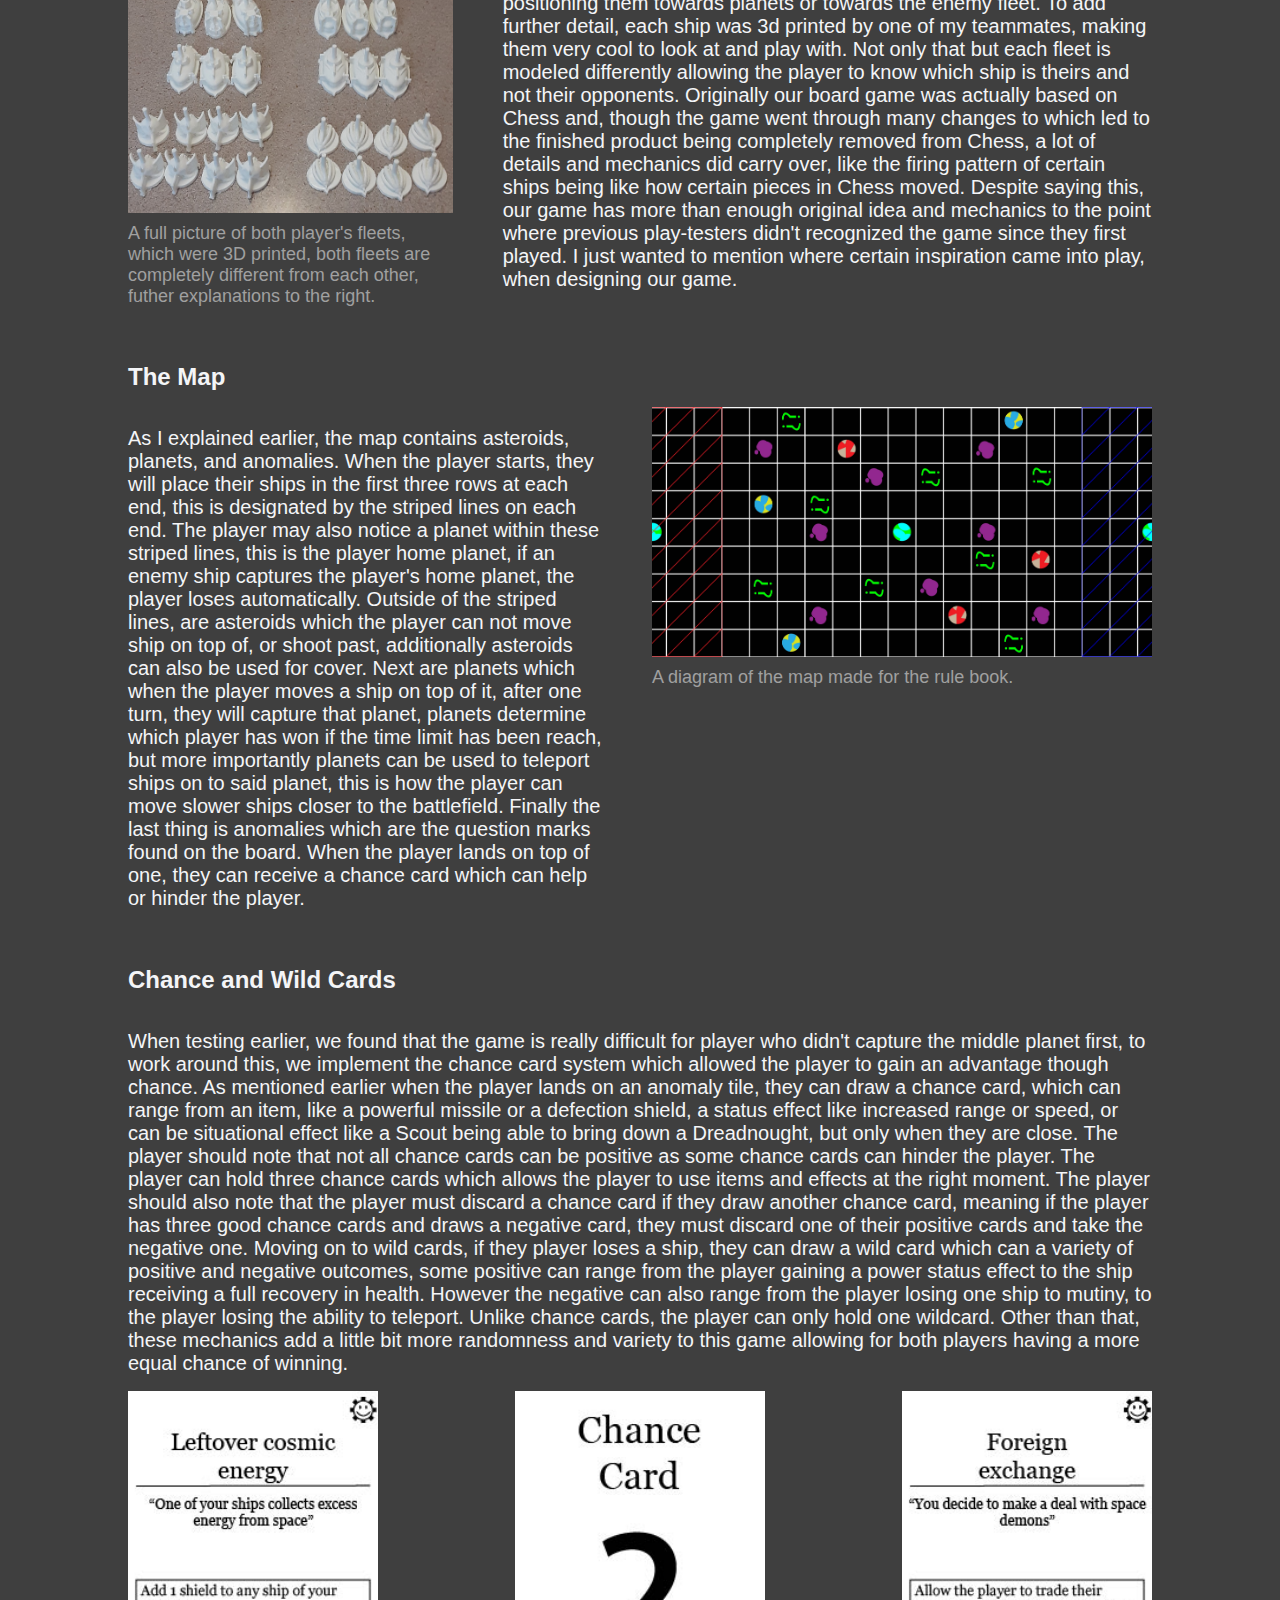
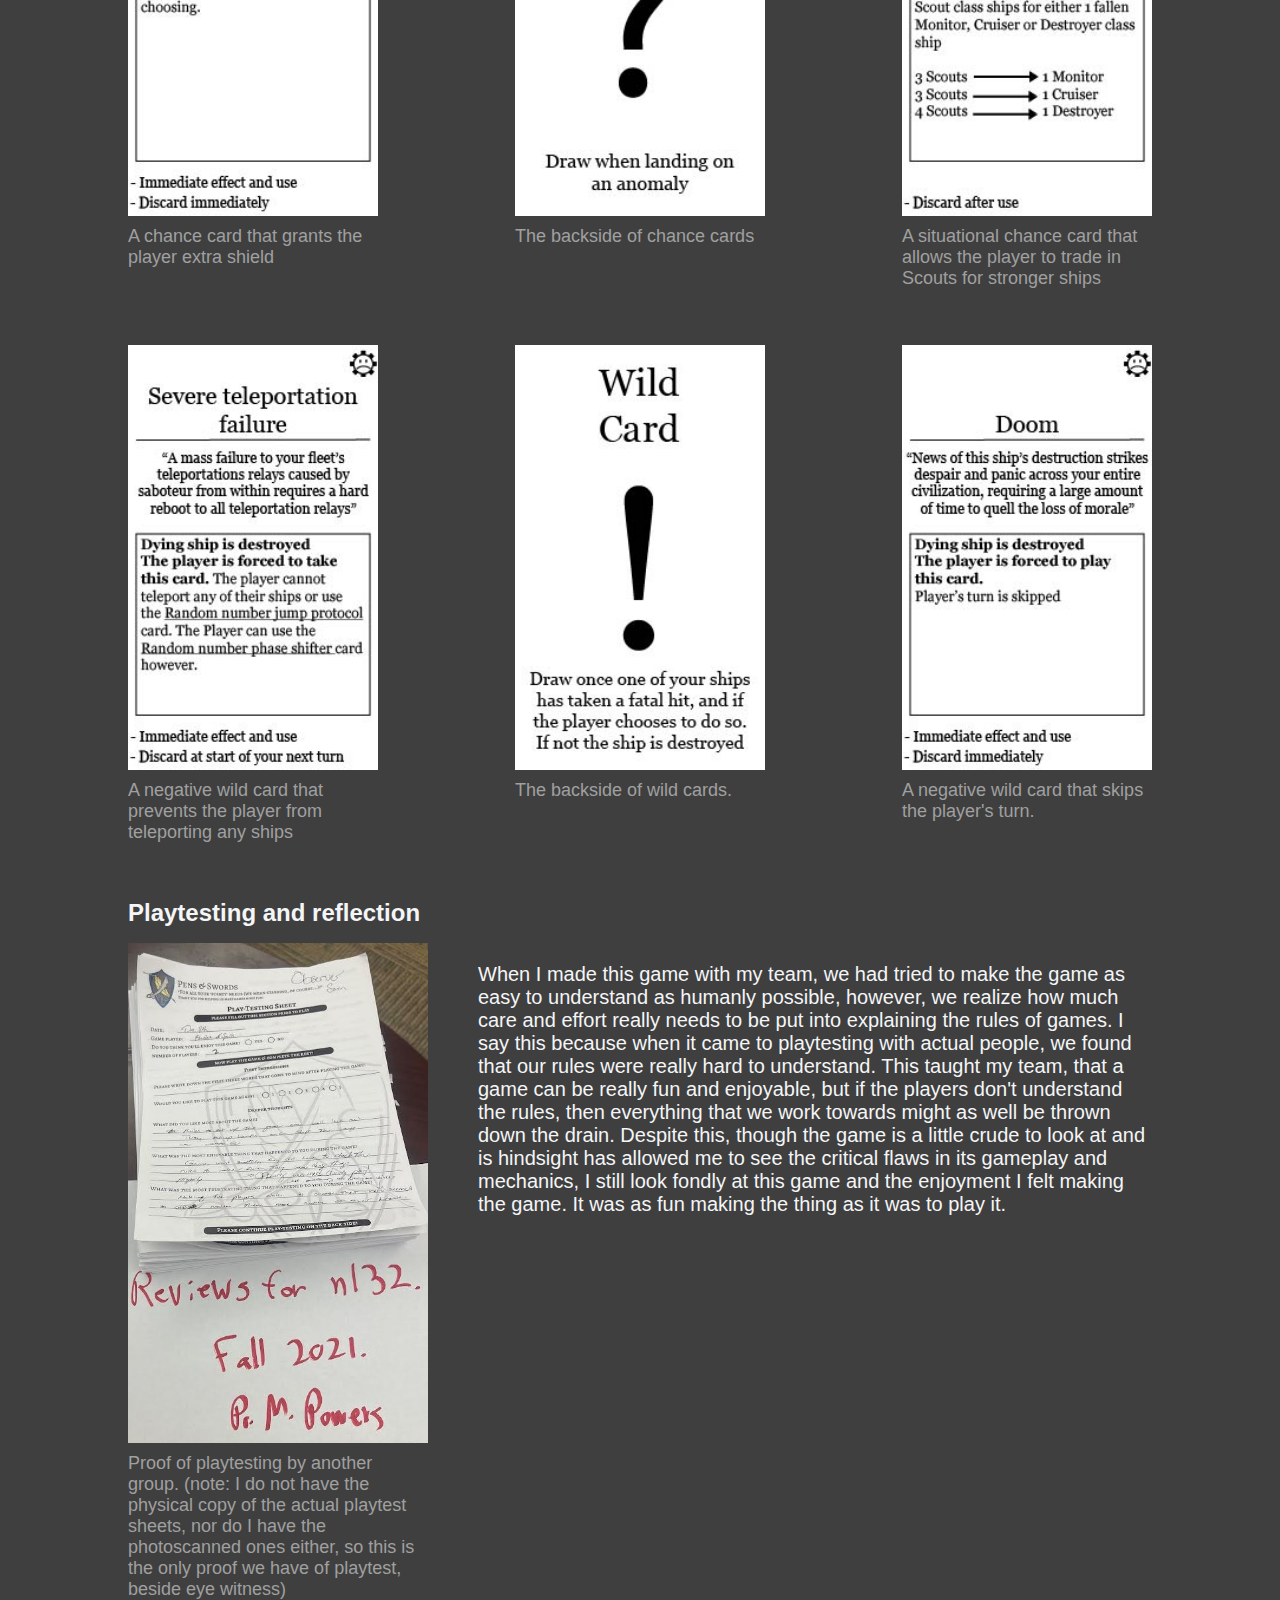
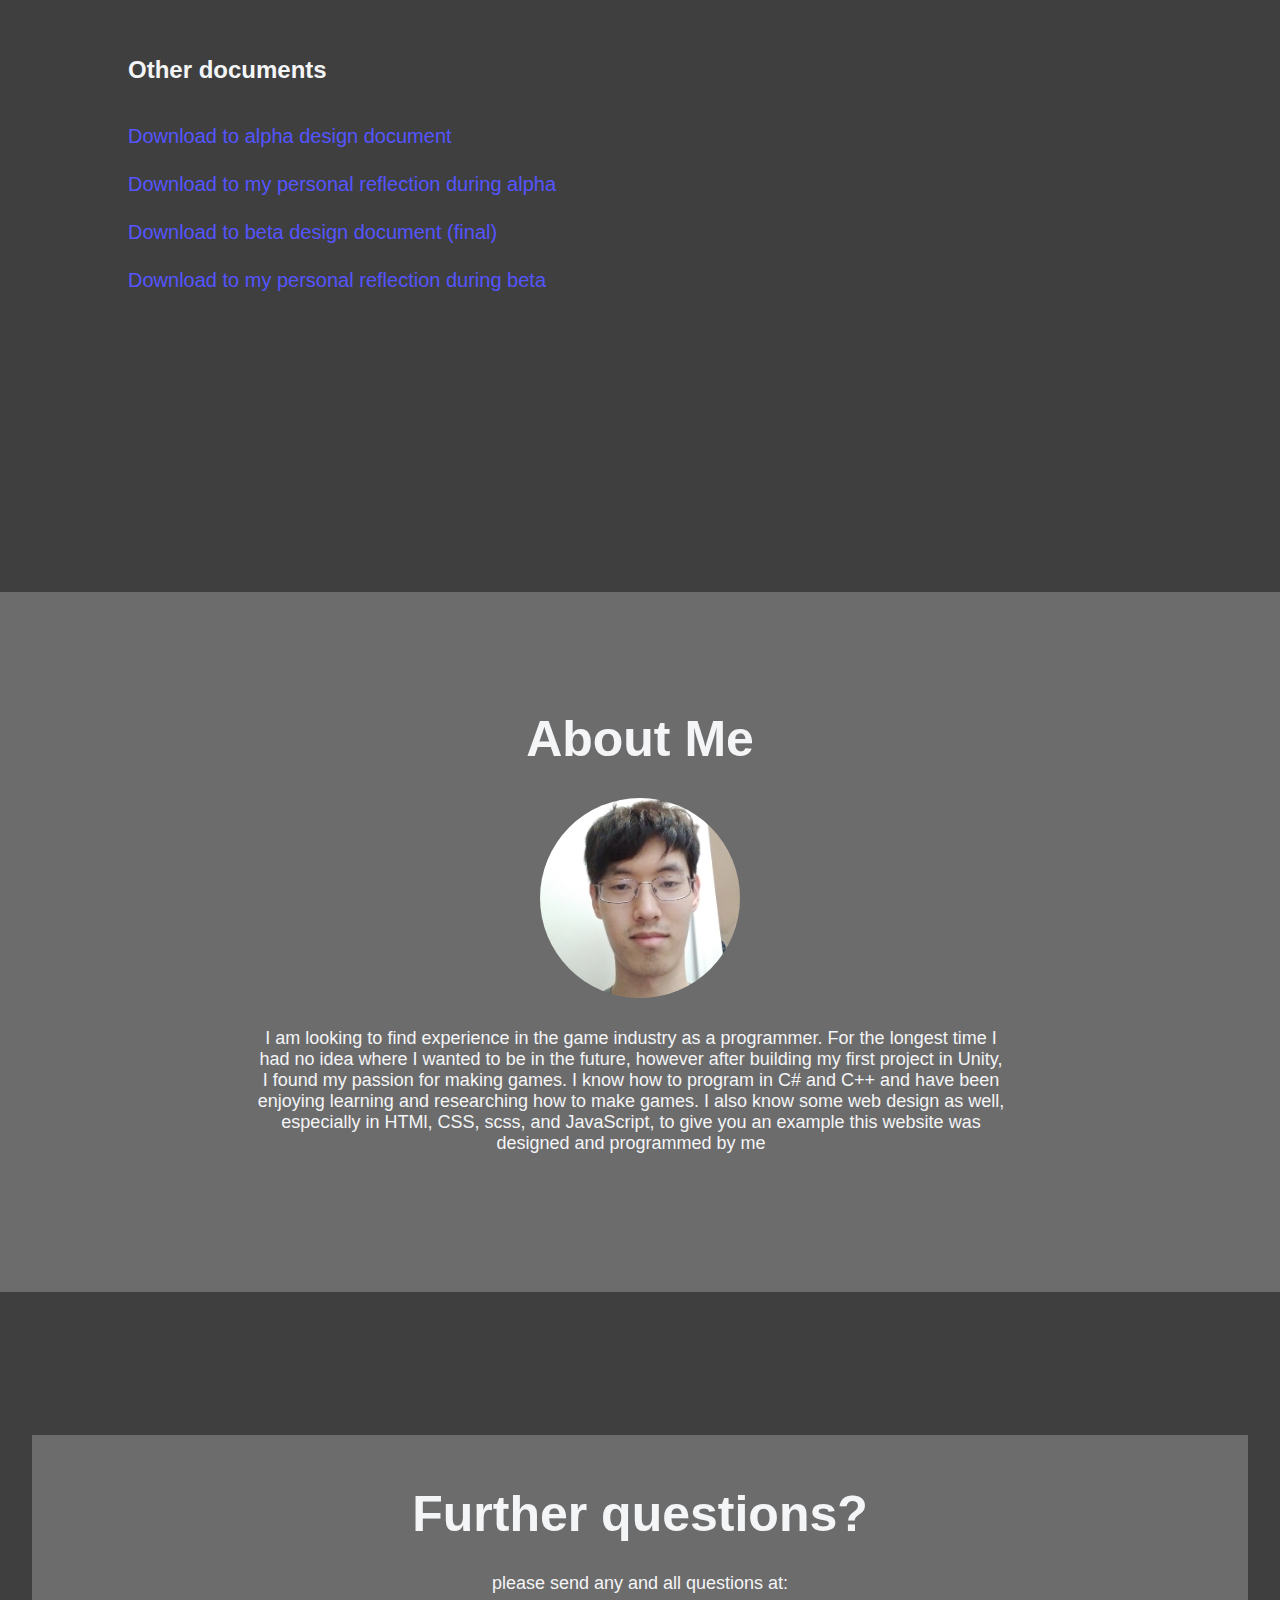
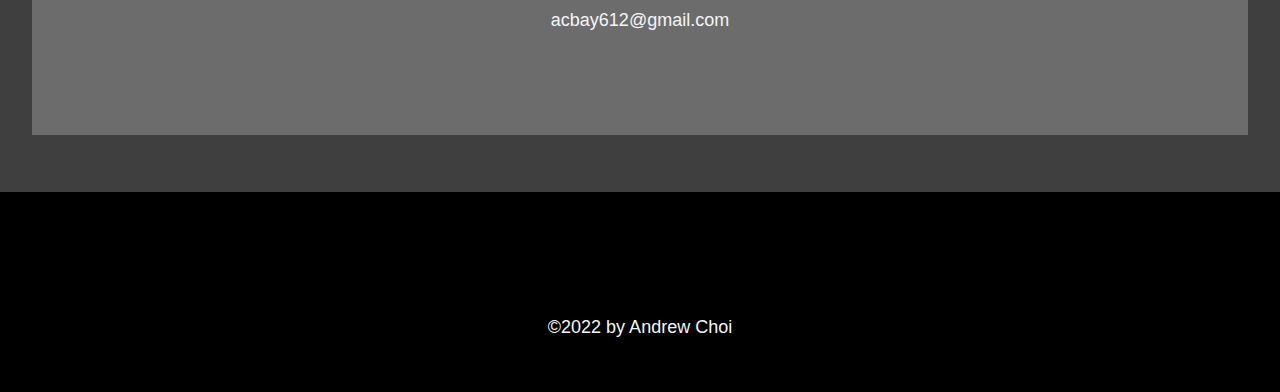
==== commit 4370116f: "Refined project a b c" ====
--- a/index.html
+++ b/index.html
@@ -26,15 +26,15 @@
                 <h2>My Games</h2>
                 <p>These are the games that I have worked on or are currently working on</p>
                 <div class="projectNav">
-                    <div class="row"><a id="a" href="#">Solar Strife (Boardgame)</a><a id="b" href="#">Working level in Unreal 4</a><a id="c" href="#">My Favorite Game (Essay)</a>
+                    <div class="row"><a id="a" href="#">Solar Strife (board game)</a><a id="b" href="#">Working level in Unreal 4</a><a id="c" href="#">My Favorite Game (essay)</a>
                     </div>
-                    <div class="row"><a id="e" href="#">Working game of Memory</a><a id="f" href="#">Seeds N' Scrap (Personal programming project)</a><a id="h" href="#">Racecar Tycoon (Personal programming project)</a>
+                    <div class="row"><a id="d" href="#">Working game of Memory</a><a id="e" href="#">Seeds N' Scrap (personal project</a><a id="f" href="#">Racecar Tycoon (personal project)</a>
                     </div>
                 </div>
+            </div>
+            <div id="projects">
+            </div>
         </section>
-        <div class="projects">
-            <div id="app"></div>
-        </div>
         <section id="aboutSection">
             <br/>
             <div class="about">
--- a/css/styles.css
+++ b/css/styles.css
@@ -27,11 +27,12 @@
 .header {
   width: 100%;
   height: 100px;
-  background-color: RGB(0, 0, 0);
+  background-color: #000000;
   display: flex;
   justify-content: space-between;
   position: fixed;
   top: 0;
+  z-index: 99;
 }
 .header .headerTitle {
   padding-top: 10px;
@@ -40,12 +41,12 @@
 .header .headerTitle h3 {
   font-size: 40px;
   font-family: Tahoma, Geneva, Verdana, sans-serif;
-  color: RGB(255, 255, 255);
+  color: #f4f5f7;
 }
 .header .headerTitle h4 {
   font-size: 24px;
   font-family: Tahoma, Geneva, Verdana, sans-serif;
-  color: RGB(255, 255, 255);
+  color: #f4f5f7;
   margin-top: -15px;
 }
 .header .headerNav {
@@ -63,21 +64,21 @@
   font-size: 18px;
   font-family: Arial, Helvetica, sans-serif;
   text-decoration: none;
-  color: RGB(255, 255, 255);
+  color: #5555ff;
 }
 .header .headerNav nav a:hover {
-  color: RGB(168, 168, 168);
+  color: #77cbd9;
 }
 .header .headerNav nav p {
   font-size: 18px;
   font-family: Arial, Helvetica, sans-serif;
-  color: RGB(255, 255, 255);
+  color: #f4f5f7;
 }
 
 #projectsSection {
-  height: 400px;
-  width: 100%;
-  background-color: RGB(10, 10, 10);
+  height: auto;
+  width: 100%;
+  background-color: #3f3f3f;
 }
 #projectsSection .projectsTitles {
   width: 90%;
@@ -87,13 +88,13 @@
 #projectsSection .projectsTitles h2 {
   font-size: 50px;
   font-family: Tahoma, Geneva, Verdana, sans-serif;
-  color: RGB(255, 255, 255);
+  color: #f4f5f7;
 }
 #projectsSection .projectsTitles p {
   width: 800px;
   font-size: 20px;
   font-family: Arial, Helvetica, sans-serif;
-  color: RGB(255, 255, 255);
+  color: #f4f5f7;
   padding-top: 20px;
 }
 #projectsSection .projectsTitles .projectNav {
@@ -101,314 +102,288 @@
   padding-top: 20px;
   border: 2px;
   border-style: solid;
-  border-color: transparent transparent RGB(255, 255, 255) transparent;
+  border-color: transparent transparent #f4f5f7 transparent;
 }
 #projectsSection .projectsTitles .projectNav .row {
   height: 50px;
   display: flex;
-  justify-content: space-around;
+  justify-content: space-evenly;
   padding-top: 10px;
 }
 #projectsSection .projectsTitles .projectNav .row a {
   font-size: 18px;
   font-family: Arial, Helvetica, sans-serif;
   text-decoration: none;
-  color: RGB(168, 168, 168);
+  color: #5555ff;
 }
 #projectsSection .projectsTitles .projectNav .row a:hover {
-  color: RGB(50, 50, 50);
-}
-
-.projects {
-  width: 100%;
+  color: #77cbd9;
+}
+
+#projects {
   height: auto;
-  background-color: RGB(10, 10, 10);
+  width: 80%;
+  background-color: #3f3f3f;
+  margin: 0 auto;
+  padding-top: 50px;
   padding-bottom: 200px;
-}
-.projects a {
+  color: #f4f5f7;
+}
+#projects h3 {
+  font-size: 32px;
+  font-family: Tahoma, Geneva, Verdana, sans-serif;
+}
+#projects .projectContent {
+  display: flex;
+  flex-direction: column;
+  margin-bottom: 100px;
+  padding-top: 20px;
+}
+#projects .projectContent h4 {
+  font-size: 24px;
+  font-family: Tahoma, Geneva, Verdana, sans-serif;
+}
+#projects .projectContent p {
   font-size: 20px;
   font-family: Arial, Helvetica, sans-serif;
+  padding-top: 20px;
+}
+#projects .projectContent a {
+  font-size: 20px;
+  font-family: Arial, Helvetica, sans-serif;
   text-decoration: none;
-  color: RGB(168, 168, 168);
-  margin-left: 80px;
-}
-.projects a:hover {
-  color: RGB(50, 50, 50);
-}
-.projects #app {
-  width: 80%;
-  height: auto;
-  margin: 0 auto;
-}
-.projects #app .projectsTemplate {
-  display: flex;
-  flex-direction: column;
-  padding-top: 20px;
-  margin-bottom: 100px;
-}
-.projects #app .projectsTemplate a {
-  font-size: 20px;
-  font-family: Arial, Helvetica, sans-serif;
-  text-decoration: none;
-  color: RGB(168, 168, 168);
+  color: #5555ff;
   margin-left: 0;
   padding-top: 25px;
 }
-.projects #app .projectsTemplate a:hover {
-  color: RGB(50, 50, 50);
-}
-.projects #app .projectsTemplate .projectsRow {
+#projects .projectContent a:hover {
+  color: #77cbd9;
+}
+#projects .projectContent .projectEssay p {
+  font-size: 20px;
+  font-family: "Times New Roman", Times, serif;
+  text-indent: 75px;
+  padding-top: 20px;
+}
+#projects .projectContent .projectRow {
+  height: auto;
   display: flex;
   margin-bottom: 40px;
   justify-content: space-between;
 }
-.projects #app .projectsTemplate .projectsRow .projectsWords {
-  width: 45%;
-  color: RGB(255, 255, 255);
-}
-.projects #app .projectsTemplate .projectsRow .projectsWords h3 {
-  font-size: 40px;
-  font-family: Tahoma, Geneva, Verdana, sans-serif;
-}
-.projects #app .projectsTemplate .projectsRow .projectsWords p {
-  font-size: 20px;
-  font-family: Arial, Helvetica, sans-serif;
-  padding-top: 20px;
-}
-.projects #app .projectsTemplate .projectsRow .projectsEssay {
-  width: 100%;
-  color: RGB(255, 255, 255);
-}
-.projects #app .projectsTemplate .projectsRow .projectsEssay h3 {
-  font-size: 40px;
-  font-family: Tahoma, Geneva, Verdana, sans-serif;
-}
-.projects #app .projectsTemplate .projectsRow .projectsEssay p {
-  font-size: 20px;
-  font-family: Arial, Helvetica, sans-serif;
-  padding-top: 20px;
-}
-.projects #app .projectsTemplate .projectsRow .projectsMedia {
-  width: 45%;
-}
-.projects #app .projectsTemplate .projectsRow .projectsMedia p {
+#projects .projectContent .projectRow .projectText {
+  width: 100%;
+}
+#projects .projectContent .projectRow .projectTextLeft {
+  width: 100%;
+  margin-left: 50px;
+}
+#projects .projectContent .projectRow .projectTextRight {
+  width: 100%;
+  margin-right: 50px;
+}
+#projects .projectContent .projectRow .projectMedia {
+  width: auto;
+}
+#projects .projectContent .projectRow .projectMedia p {
   font-size: 18px;
   font-family: Arial, Helvetica, sans-serif;
   padding-top: 10px;
-  color: RGB(168, 168, 168);
-}
-.projects #app .projectsTemplate .projectsRow .projectsMediaSmall {
-  width: 30%;
-}
-.projects #app .projectsTemplate .projectsRow .projectsMediaSmall p {
+  color: #a0a0a0;
+}
+#projects .projectContent .projectRow .projectMediaCol {
+  width: 50%;
+  display: flex;
+  flex-direction: column;
+}
+#projects .projectContent .projectRow .projectMediaCol p {
   font-size: 18px;
   font-family: Arial, Helvetica, sans-serif;
   padding-top: 10px;
-  color: RGB(168, 168, 168);
-}
-
-.aMedia1 {
-  height: 300px;
-  width: 500px;
-  background-size: cover;
-  background-position: center;
-  background-repeat: no-repeat;
-  background-image: url(../assets/aImg1.jpg);
-}
-
-.aMedia2 {
-  height: 400px;
-  width: 450px;
-  background-size: cover;
-  background-position: center;
-  background-repeat: no-repeat;
-  background-image: url(../assets/aImg2.jpg);
-}
-
-.aMedia3 {
-  height: 400px;
-  width: 450px;
-  background-size: cover;
-  background-position: center;
-  background-repeat: no-repeat;
-  background-image: url(../assets/aImg3.jpg);
-}
-
-.aMedia4 {
+  color: #a0a0a0;
+}
+
+.aMedia01 {
+  width: 500px;
+}
+.aMedia01 .source {
+  height: 300px;
+  background-size: cover;
+  background-position: center;
+  background-repeat: no-repeat;
+  background-image: url(../assets/aSrc01.jpg);
+}
+
+.aMedia02 {
+  height: 450px;
+  background-size: cover;
+  background-position: center;
+  background-repeat: no-repeat;
+  background-image: url(../assets/aSrc02.png);
+}
+
+.aMedia03 {
+  height: 300px;
+  background-size: cover;
+  background-position: center;
+  background-repeat: no-repeat;
+  background-image: url(../assets/aSrc03.jpg);
+}
+
+.aMedia04 {
+  width: 500px;
+}
+.aMedia04 .source {
+  height: 250px;
+  background-size: cover;
+  background-position: center;
+  background-repeat: no-repeat;
+  background-image: url(../assets/aSrc04.jpg);
+}
+
+.aMedia05 {
+  width: 250px;
+}
+.aMedia05 .source {
+  height: 425px;
+  background-size: cover;
+  background-position: center;
+  background-repeat: no-repeat;
+  background-image: url(../assets/aSrc05.jpg);
+}
+
+.aMedia06 {
+  width: 250px;
+}
+.aMedia06 .source {
+  height: 425px;
+  background-size: cover;
+  background-position: center;
+  background-repeat: no-repeat;
+  background-image: url(../assets/aSrc06.jpg);
+}
+
+.aMedia07 {
+  width: 250px;
+}
+.aMedia07 .source {
+  height: 425px;
+  background-size: cover;
+  background-position: center;
+  background-repeat: no-repeat;
+  background-image: url(../assets/aSrc07.jpg);
+}
+
+.aMedia08 {
+  width: 250px;
+}
+.aMedia08 .source {
+  height: 425px;
+  background-size: cover;
+  background-position: center;
+  background-repeat: no-repeat;
+  background-image: url(../assets/aSrc08.jpg);
+}
+
+.aMedia09 {
+  width: 250px;
+}
+.aMedia09 .source {
+  height: 425px;
+  background-size: cover;
+  background-position: center;
+  background-repeat: no-repeat;
+  background-image: url(../assets/aSrc09.jpg);
+}
+
+.aMedia10 {
+  width: 250px;
+}
+.aMedia10 .source {
+  height: 425px;
+  background-size: cover;
+  background-position: center;
+  background-repeat: no-repeat;
+  background-image: url(../assets/aSrc10.jpg);
+}
+
+.aMedia11 {
+  width: 300px;
+}
+.aMedia11 .source {
   height: 500px;
-  width: 300px;
-  background-size: cover;
-  background-position: center;
-  background-repeat: no-repeat;
-  background-image: url(../assets/aImg4.jpg);
-}
-
-.aMedia5 {
-  height: 500px;
-  width: 300px;
-  background-size: cover;
-  background-position: center;
-  background-repeat: no-repeat;
-  background-image: url(../assets/aImg5.jpg);
-}
-
-.aMedia6 {
-  height: 500px;
-  width: 300px;
-  background-size: cover;
-  background-position: center;
-  background-repeat: no-repeat;
-  background-image: url(../assets/aImg6.jpg);
-}
-
-.bMedia1 {
-  height: 300px;
-  width: 500px;
-  background-size: cover;
-  background-position: center;
-  background-repeat: no-repeat;
-  background-image: url(../assets/bImg1.png);
-}
-
-.bMedia2 {
-  height: 300px;
-  width: 500px;
-  background-size: cover;
-  background-position: center;
-  background-repeat: no-repeat;
-  background-image: url(../assets/bImg2.png);
-}
-
-.bMedia3 {
-  height: 300px;
-  width: 500px;
-  background-size: cover;
-  background-position: center;
-  background-repeat: no-repeat;
-  background-image: url(../assets/bImg3.png);
-}
-
-.bMedia4 {
-  height: 300px;
-  width: 500px;
-  background-size: cover;
-  background-position: center;
-  background-repeat: no-repeat;
-  background-image: url(../assets/bImg4.png);
-}
-
-.bMedia5 {
-  height: 300px;
-  width: 500px;
-  background-size: cover;
-  background-position: center;
-  background-repeat: no-repeat;
-  background-image: url(../assets/bImg5.png);
-}
-
-.eMedia1 {
-  height: 300px;
-  width: 500px;
-  background-size: cover;
-  background-position: center;
-  background-repeat: no-repeat;
-  background-image: url(../assets/eMemory1.gif);
-}
-
-.eMedia2 {
-  height: 300px;
-  width: 500px;
-  background-size: cover;
-  background-position: center;
-  background-repeat: no-repeat;
-  background-image: url(../assets/eMemory2.gif);
-}
-
-.eMedia3 {
-  height: 300px;
-  width: 500px;
-  background-size: cover;
-  background-position: center;
-  background-repeat: no-repeat;
-  background-image: url(../assets/eMemory3.gif);
-}
-
-.fMedia1 {
-  height: 300px;
-  width: 500px;
-  background-size: cover;
-  background-position: center;
-  background-repeat: no-repeat;
-  background-image: url(../assets/fMedia1.png);
-}
-
-.fMedia2 {
-  height: 300px;
-  width: 500px;
-  background-size: cover;
-  background-position: center;
-  background-repeat: no-repeat;
-  background-image: url(../assets/fMedia2.gif);
-}
-
-.fMedia3 {
-  height: 300px;
-  width: 500px;
-  background-size: cover;
-  background-position: center;
-  background-repeat: no-repeat;
-  background-image: url(../assets/fMedia3.gif);
-}
-
-.fMedia4 {
-  height: 300px;
-  width: 500px;
-  background-size: cover;
-  background-position: center;
-  background-repeat: no-repeat;
-  background-image: url(../assets/fMedia4.gif);
-}
-
-.fMedia5 {
-  height: 300px;
-  width: 500px;
-  background-size: cover;
-  background-position: center;
-  background-repeat: no-repeat;
-  background-image: url(../assets/fMedia5.gif);
-}
-
-.hMedia1 {
-  height: 300px;
-  width: 500px;
-  background-size: cover;
-  background-position: center;
-  background-repeat: no-repeat;
-  background-image: url(../assets/hProto1.gif);
-}
-
-.hMedia2 {
-  height: 300px;
-  width: 500px;
-  background-size: cover;
-  background-position: center;
-  background-repeat: no-repeat;
-  background-image: url(../assets/hProto2.gif);
-}
-
-.hMedia3 {
-  height: 300px;
-  width: 500px;
-  background-size: cover;
-  background-position: center;
-  background-repeat: no-repeat;
-  background-image: url(../assets/hProto3.gif);
+  background-size: cover;
+  background-position: center;
+  background-repeat: no-repeat;
+  background-image: url(../assets/aSrc11.jpg);
+}
+
+.bMedia01 {
+  width: 500px;
+}
+.bMedia01 .source {
+  height: 300px;
+  background-size: cover;
+  background-position: center;
+  background-repeat: no-repeat;
+  background-image: url(../assets/bScr01.png);
+}
+
+.bMedia02 {
+  width: 500px;
+}
+.bMedia02 .source {
+  height: 300px;
+  background-size: cover;
+  background-position: center;
+  background-repeat: no-repeat;
+  background-image: url(../assets/bScr02.png);
+}
+
+.bMedia03 {
+  width: 500px;
+}
+.bMedia03 .source {
+  height: 300px;
+  background-size: cover;
+  background-position: center;
+  background-repeat: no-repeat;
+  background-image: url(../assets/bScr03.png);
+}
+
+.bMedia04 {
+  width: 500px;
+}
+.bMedia04 .source {
+  height: 300px;
+  background-size: cover;
+  background-position: center;
+  background-repeat: no-repeat;
+  background-image: url(../assets/bScr04.png);
+}
+
+.bMedia05 {
+  width: 500px;
+}
+.bMedia05 .source {
+  height: 300px;
+  background-size: cover;
+  background-position: center;
+  background-repeat: no-repeat;
+  background-image: url(../assets/bScr05.png);
+}
+
+.projectVideo {
+  height: auto;
+  margin: 0 auto;
+  margin-top: 40px;
+  margin-bottom: 40px;
 }
 
 #aboutSection {
   width: 100%;
   height: 700px;
-  background-color: RGB(50, 50, 50);
+  background-color: #6c6c6c;
 }
 #aboutSection .about {
   width: 60%;
@@ -419,7 +394,7 @@
 #aboutSection .about h2 {
   font-size: 50px;
   font-family: Tahoma, Geneva, Verdana, sans-serif;
-  color: RGB(255, 255, 255);
+  color: #f4f5f7;
   margin-bottom: 30px;
 }
 #aboutSection .about .aboutImg {
@@ -429,7 +404,7 @@
   background-position: center;
   background-size: cover;
   background-repeat: no-repeat;
-  background-image: url(../assets/AboutImg.jpg);
+  background-image: url(../assets/aboutMe.jpg);
   overflow: hidden;
   border-radius: 200px;
   margin-bottom: 30px;
@@ -438,44 +413,44 @@
   width: 750px;
   font-size: 18px;
   font-family: Arial, Helvetica, sans-serif;
-  color: RGB(255, 255, 255);
+  color: #f4f5f7;
 }
 
 #contactSection {
   width: 100%;
   height: 500px;
-  background-color: RGB(10, 10, 10);
+  background-color: #3f3f3f;
 }
 #contactSection .contact {
   width: 95%;
   height: 300px;
   margin: 0 auto;
   margin-top: 125px;
-  background-color: RGB(50, 50, 50);
+  background-color: #6c6c6c;
   text-align: center;
 }
 #contactSection .contact h2 {
   font-size: 50px;
   font-family: Tahoma, Geneva, Verdana, sans-serif;
-  color: RGB(255, 255, 255);
+  color: #f4f5f7;
   padding-top: 50px;
   margin-bottom: 30px;
 }
 #contactSection .contact p {
   font-size: 18px;
   font-family: Arial, Helvetica, sans-serif;
-  color: RGB(255, 255, 255);
+  color: #f4f5f7;
 }
 
 .footer {
   width: 100%;
   height: 200px;
-  background-color: RGB(0, 0, 0);
+  background-color: #000000;
   text-align: center;
 }
 .footer p {
   font-size: 18px;
   font-family: Arial, Helvetica, sans-serif;
-  color: RGB(255, 255, 255);
+  color: #f4f5f7;
   padding-top: 125px;
 }